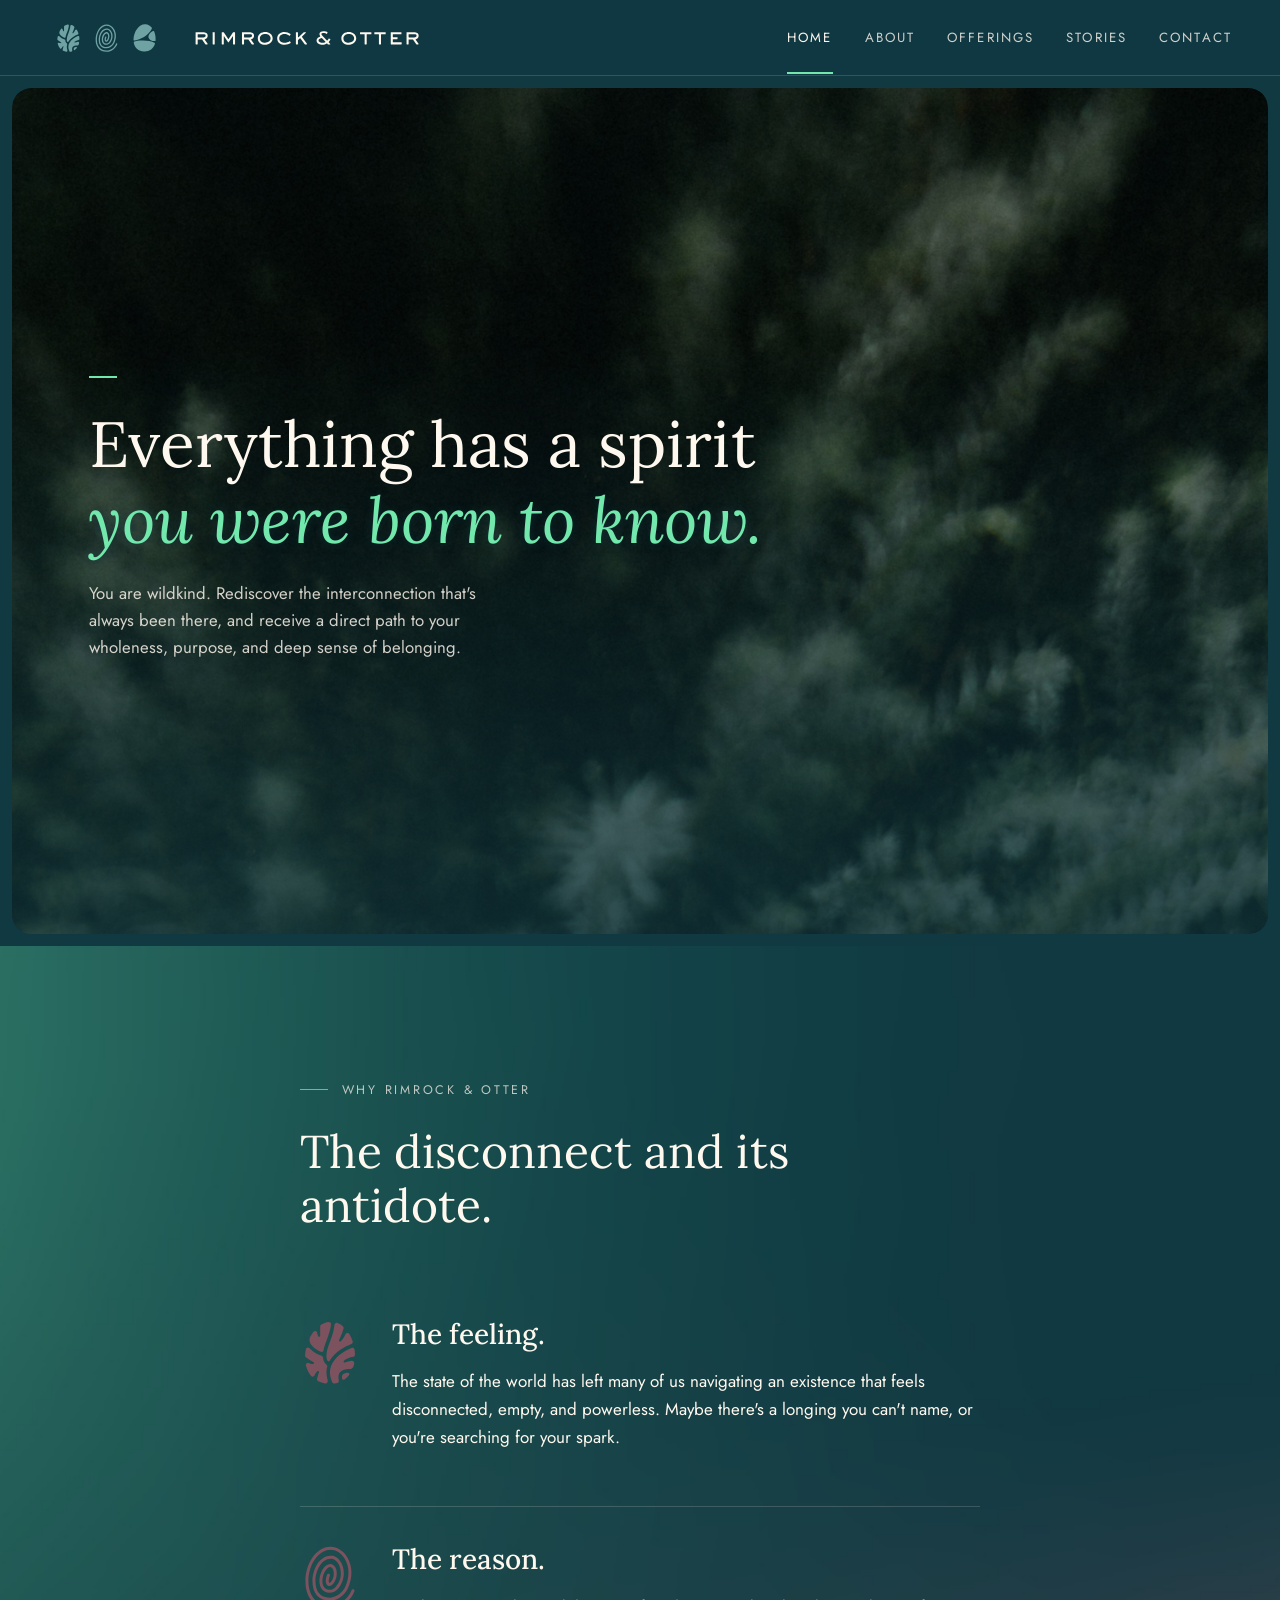
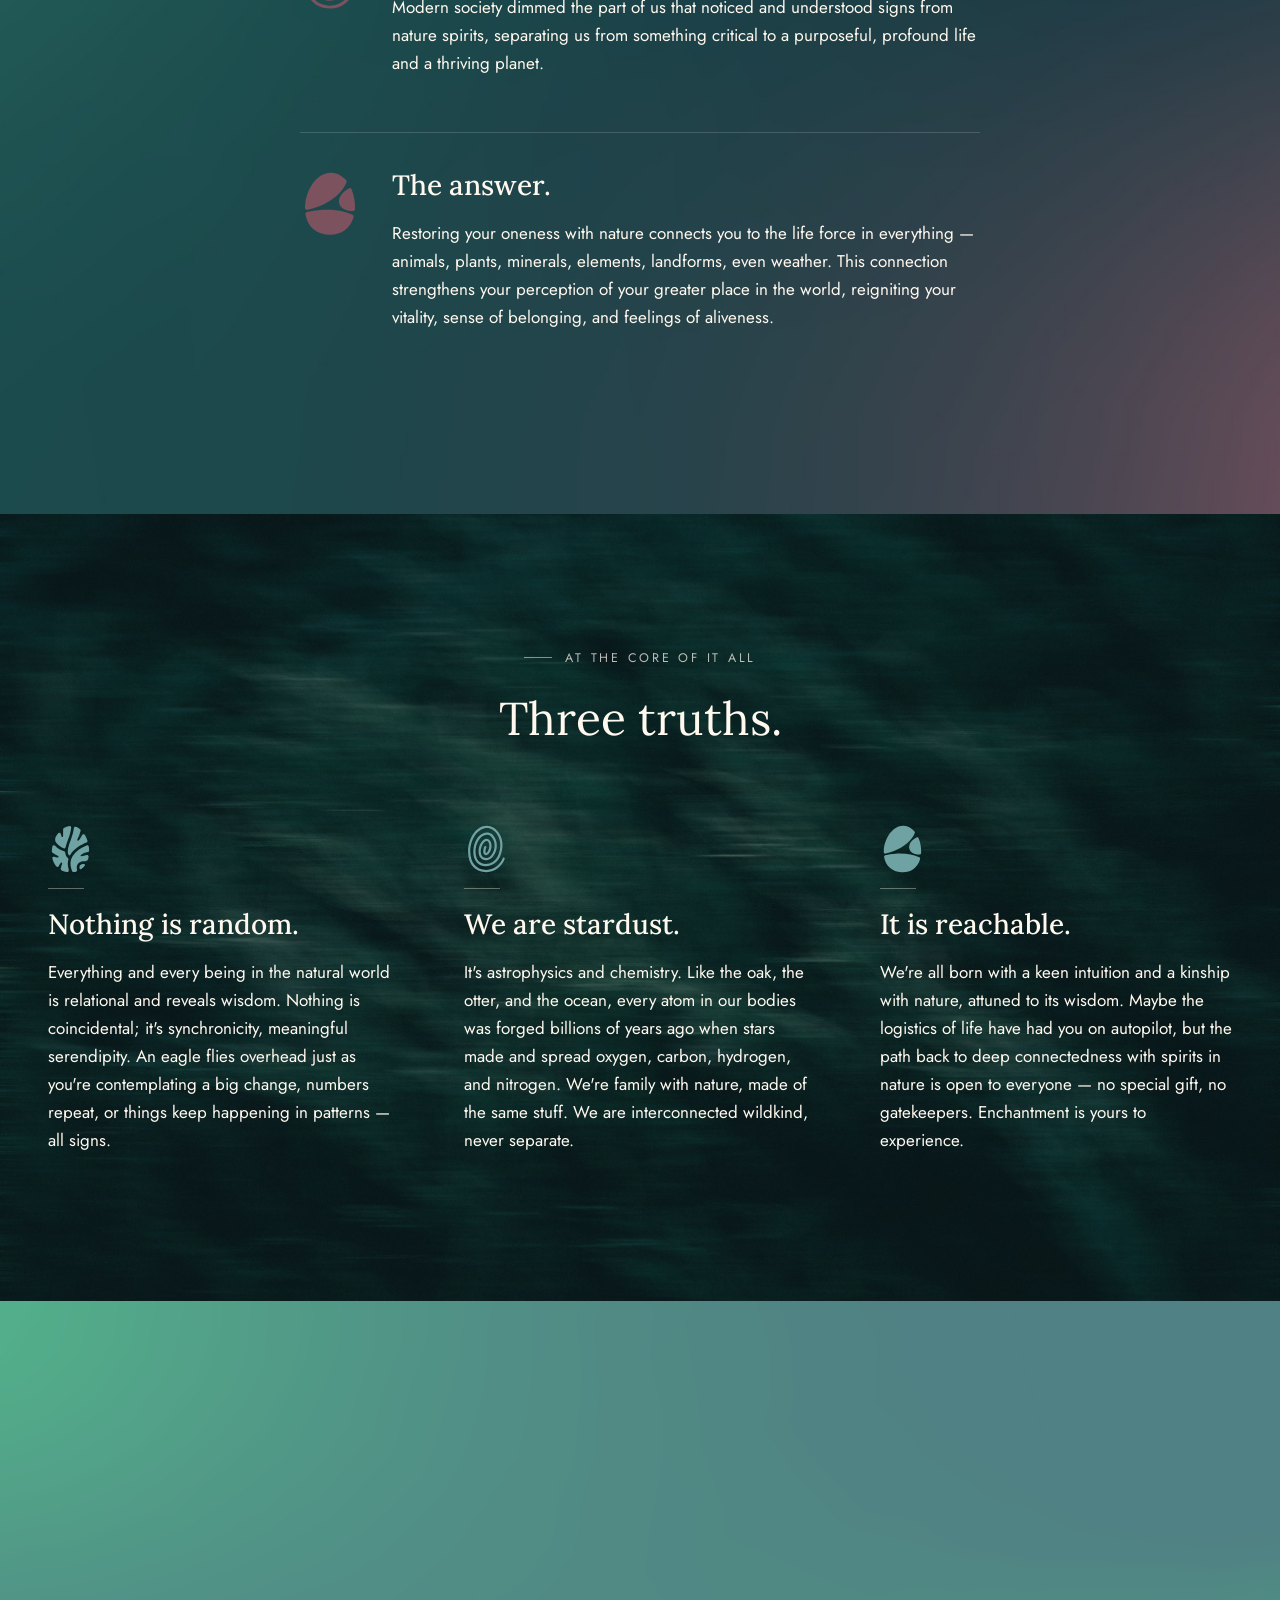
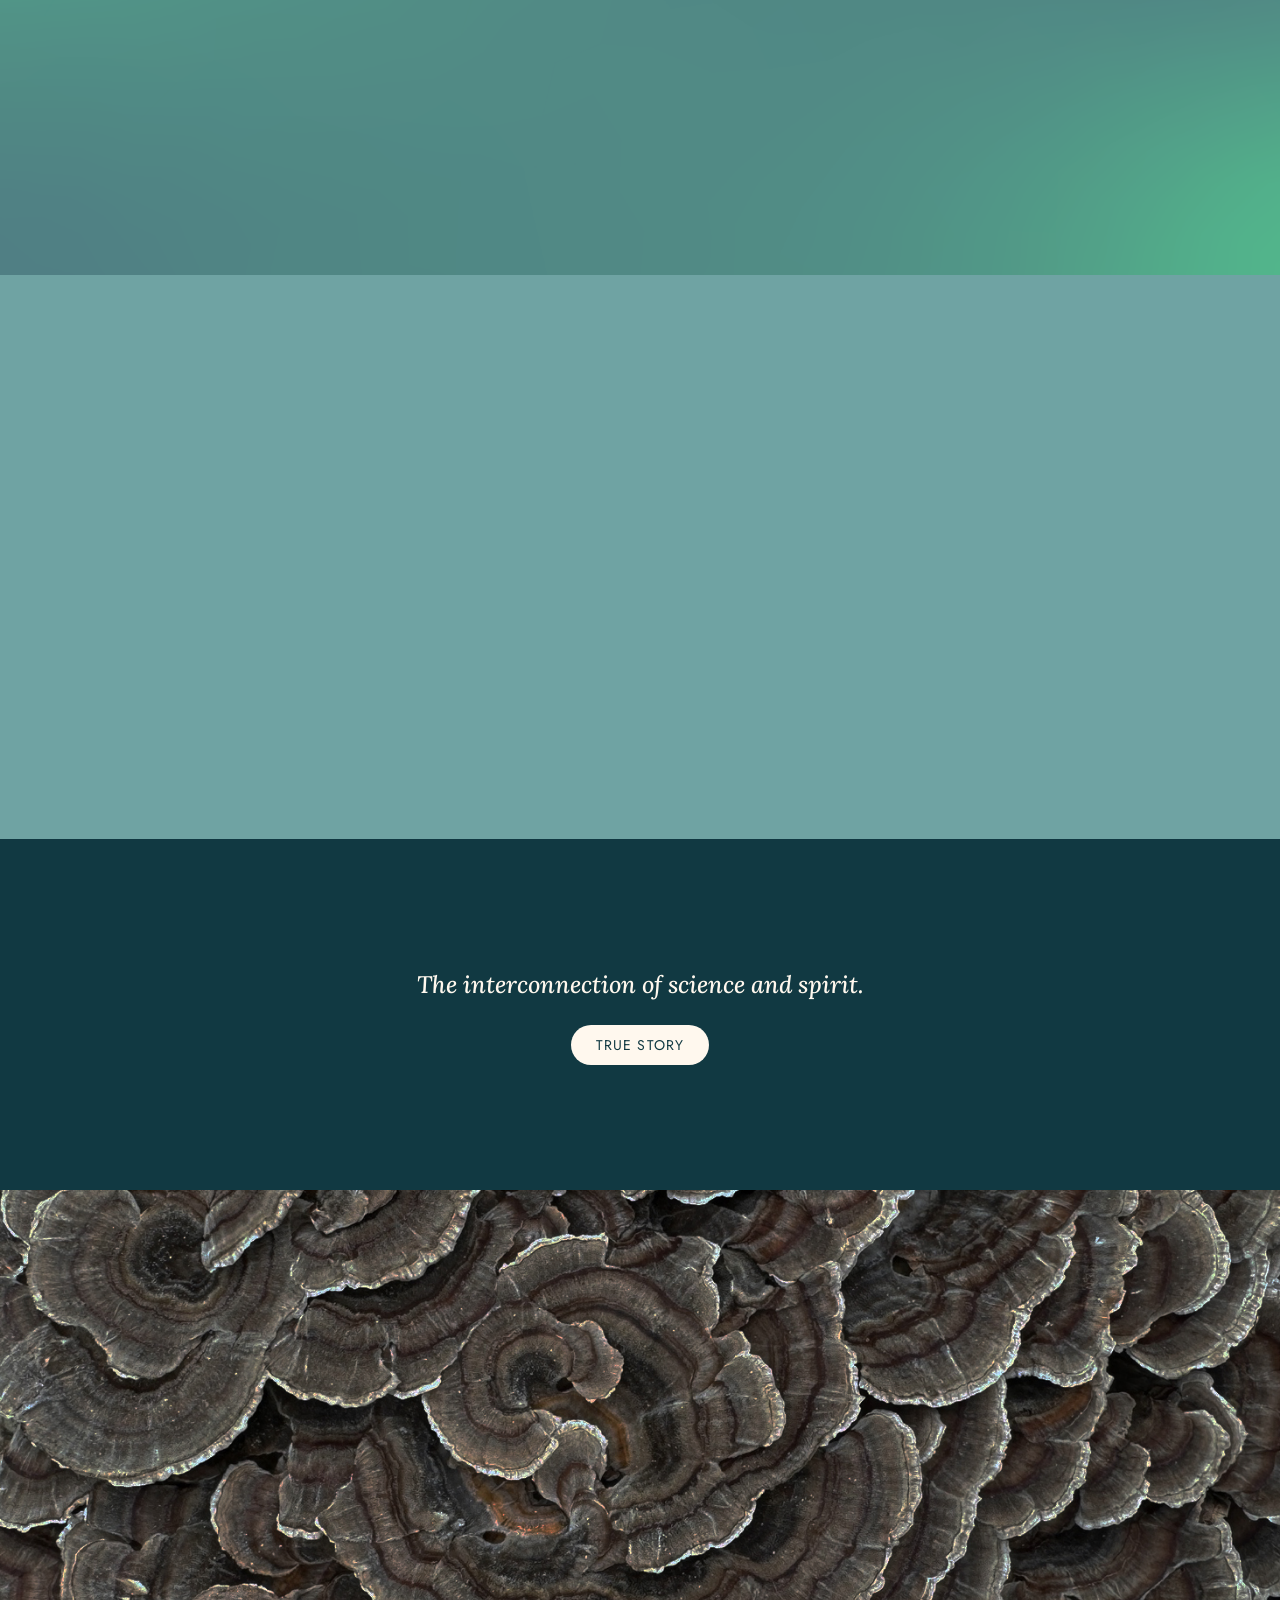
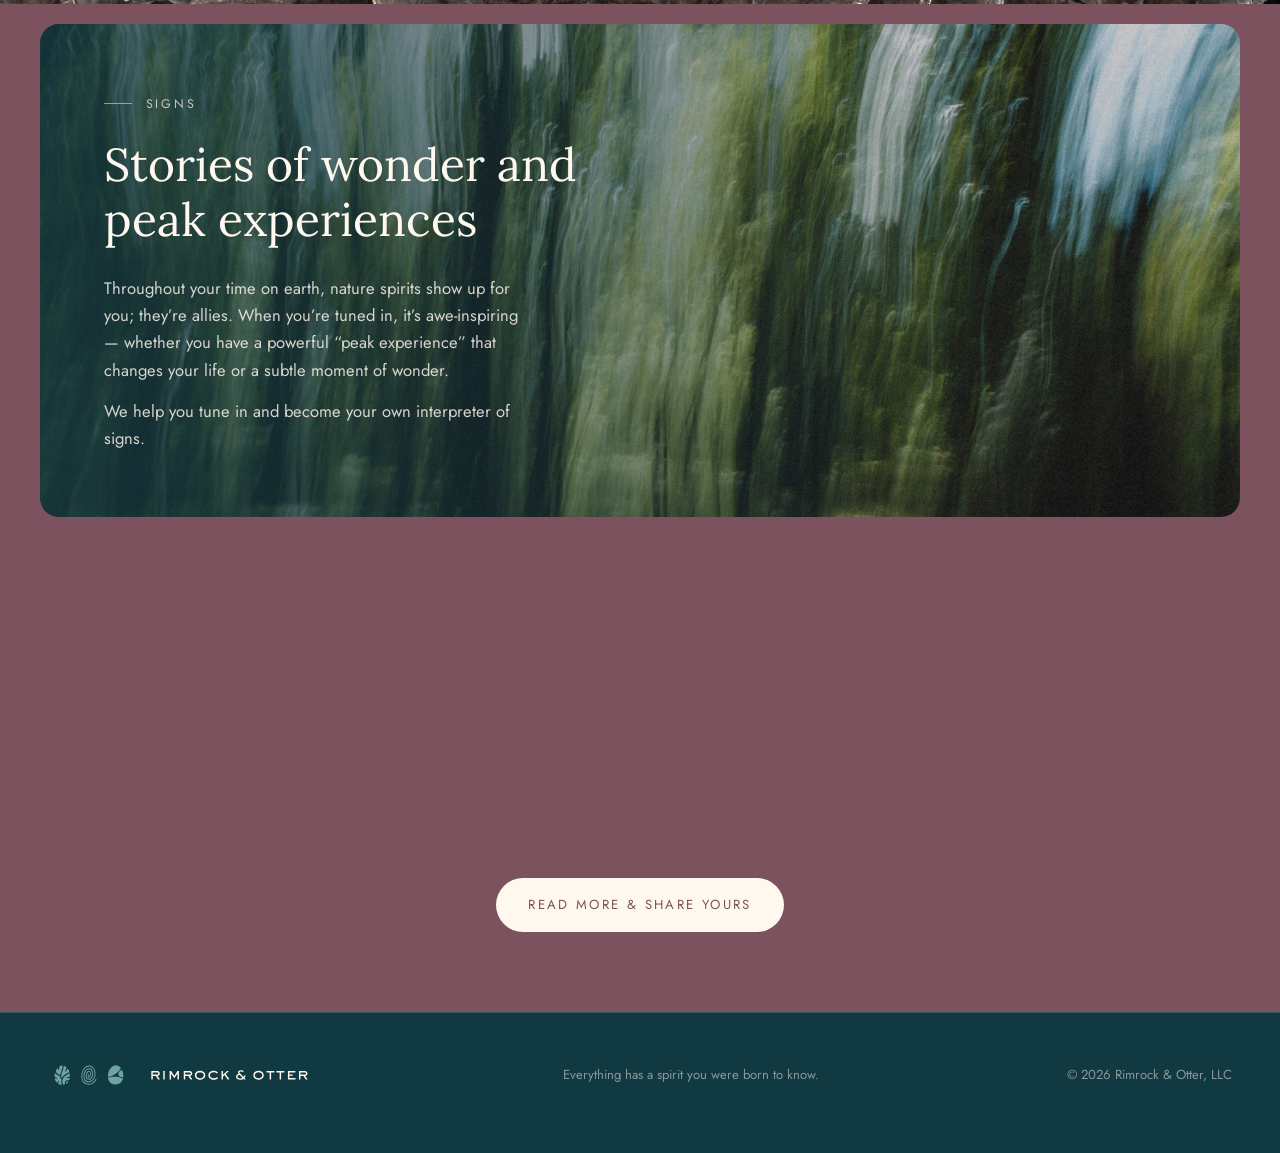
==== index.html @ 2a69670e "Formspree and email" ====
<!doctype html>
<html lang="en">
<head>
  <meta charset="utf-8" />
  <meta name="viewport" content="width=device-width, initial-scale=1" />
  <title>Rimrock & Otter — Everything has a spirit you were born to know.</title>
  <meta name="description" content="Rimrock & Otter teaches animism and nature-spirit guidance, helping you recognize the signs and life force already around you." />
  <link rel="preconnect" href="https://fonts.googleapis.com">
  <link rel="preconnect" href="https://fonts.gstatic.com" crossorigin>
  <link href="https://fonts.googleapis.com/css2?family=Jost:wght@300;400;500;600&family=Lora:ital,wght@0,400;0,500;0,600;1,400;1,500&display=swap" rel="stylesheet">
  <link rel="stylesheet" href="assets/css/style.css?v=38">
</head>
<body>

  <!-- ====== Header ====== -->
  <header class="site-header">
    <div class="wrap site-header__inner">
      <a href="index.html" class="brand"><svg class="brand__logo" viewBox="0 0 1500 158.18" xmlns="http://www.w3.org/2000/svg" aria-hidden="true" focusable="false">
  <g fill="#fff8ee">
    <path d="M620.81,103.86l-13.08-18.49c-.25-.36-.66-.57-1.1-.57h-14.71c-.74,0-1.34.6-1.34,1.34v16.93c0,.74-.6,1.34-1.34,1.34h-5.55c-.74,0-1.34-.6-1.34-1.34v-45.25c0-.74.6-1.34,1.34-1.34h28.27c9.72,0,18.23,3.06,18.23,14.16,0,7.45-4.18,12.11-10.91,13.63-.91.21-1.28,1.31-.74,2.07l11.26,15.96c.63.89,0,2.12-1.1,2.12h-6.8c-.44,0-.85-.21-1.1-.57ZM612.33,64.62h-20.41c-.74,0-1.34.6-1.34,1.34v9.35c0,.74.6,1.34,1.34,1.34h20.87c4.53,0,9.25-.93,9.25-6.39,0-4.07-1.94-5.65-9.72-5.65Z"/>
    <path d="M649.81,103.08v-45.25c0-.74.6-1.34,1.34-1.34h5.46c.74,0,1.34.6,1.34,1.34v45.25c0,.74-.6,1.34-1.34,1.34h-5.46c-.74,0-1.34-.6-1.34-1.34Z"/>
    <path d="M730.23,103.08v-29.64c0-.82-1.06-1.14-1.51-.46l-15.51,23.04c-.53.79-1.69.79-2.23,0l-15.61-23.05c-.46-.67-1.51-.35-1.51.46v29.65c0,.74-.6,1.34-1.34,1.34h-5.46c-.74,0-1.34-.6-1.34-1.34v-45.25c0-.74.6-1.34,1.34-1.34h6.08c.45,0,.87.23,1.12.6l17.16,25.96c.32.48,1.03.48,1.35,0l17.16-25.96c.25-.38.67-.6,1.12-.6h5.99c.74,0,1.34.6,1.34,1.34v45.25c0,.74-.6,1.34-1.34,1.34h-5.46c-.74,0-1.34-.6-1.34-1.34Z"/>
    <path d="M804.15,103.86l-13.08-18.49c-.25-.36-.66-.57-1.1-.57h-14.71c-.74,0-1.34.6-1.34,1.34v16.93c0,.74-.6,1.34-1.34,1.34h-5.55c-.74,0-1.34-.6-1.34-1.34v-45.25c0-.74.6-1.34,1.34-1.34h28.27c9.72,0,18.23,3.06,18.23,14.16,0,7.45-4.18,12.11-10.91,13.63-.91.21-1.28,1.31-.74,2.07l11.26,15.96c.63.89,0,2.12-1.1,2.12h-6.8c-.44,0-.85-.21-1.1-.57ZM795.66,64.62h-20.41c-.74,0-1.34.6-1.34,1.34v9.35c0,.74.6,1.34,1.34,1.34h20.87c4.53,0,9.25-.93,9.25-6.39,0-4.07-1.94-5.65-9.72-5.65Z"/>
    <path d="M857.21,106.09c-14.9,0-28.88-9.25-28.88-25.26v-1.3c0-16.2,14.99-24.43,29.62-24.43s29.16,8.98,29.16,25.26-14.72,25.73-29.89,25.73ZM857.85,63.42c-10.46,0-21.29,5.56-21.29,17.31s10.37,17.03,20.73,17.03,21.56-5.55,21.56-17.31-10.55-17.03-21.01-17.03Z"/>
    <path d="M934.85,106.09c-15.36,0-29.89-8.51-29.89-25.36s13.51-25.64,28.69-25.64c8.92,0,16.83,2.95,23.89,8.21.57.42.71,1.23.33,1.83l-2.93,4.62c-.41.64-1.27.8-1.9.38-6.16-4.17-11.46-6.8-19.3-6.8-10.37,0-20.64,6.01-20.64,17.4s11.01,17.12,21.56,17.12c7.35,0,13.49-2.02,19.55-5.91.68-.44,1.59-.21,1.94.52l2.44,5.06c.29.61.09,1.37-.48,1.74-7.18,4.71-14.5,6.83-23.26,6.83Z"/>
    <path d="M1013.85,103.87l-16.87-23.24c-.47-.64-1.39-.74-1.98-.22l-7.42,6.58c-.29.26-.45.62-.45,1.01v15.08c0,.74-.6,1.34-1.34,1.34h-5.46c-.74,0-1.34-.6-1.34-1.34v-45.25c0-.74.6-1.34,1.34-1.34h5.46c.74,0,1.34.6,1.34,1.34v16.9c0,1.17,1.39,1.78,2.25.99l20.78-18.89c.25-.22.57-.35.9-.35h6.57c1.21,0,1.81,1.48.93,2.32l-15.22,14.46c-.49.46-.56,1.21-.17,1.76l19.54,27.28c.64.89,0,2.13-1.09,2.13h-6.69c-.43,0-.84-.21-1.09-.55Z"/>
    <path d="M1187.61,106.09c-14.9,0-28.87-9.25-28.87-25.26v-1.3c0-16.2,14.99-24.43,29.62-24.43s29.15,8.98,29.15,25.26-14.72,25.73-29.9,25.73ZM1188.26,63.42c-10.46,0-21.29,5.56-21.29,17.31s10.37,17.03,20.73,17.03,21.56-5.56,21.56-17.31-10.55-17.03-21.01-17.03Z"/>
    <path d="M1258.96,65.97v37.11c0,.74-.6,1.34-1.34,1.34h-5.55c-.74,0-1.34-.6-1.34-1.34v-37.11c0-.74-.6-1.34-1.34-1.34h-15.45c-.74,0-1.34-.6-1.34-1.34v-5.45c0-.74.6-1.34,1.34-1.34h42.2c.74,0,1.34.6,1.34,1.34v5.45c0,.74-.6,1.34-1.34,1.34h-15.82c-.74,0-1.34.6-1.34,1.34Z"/>
    <path d="M1315.51,65.97v37.11c0,.74-.6,1.34-1.34,1.34h-5.55c-.74,0-1.34-.6-1.34-1.34v-37.11c0-.74-.6-1.34-1.34-1.34h-15.45c-.74,0-1.34-.6-1.34-1.34v-5.45c0-.74.6-1.34,1.34-1.34h42.2c.74,0,1.34.6,1.34,1.34v5.45c0,.74-.6,1.34-1.34,1.34h-15.82c-.74,0-1.34.6-1.34,1.34Z"/>
    <path d="M1354.1,103.08v-45.25c0-.74.6-1.34,1.34-1.34h39.52c.74,0,1.34.6,1.34,1.34v5.45c0,.74-.6,1.34-1.34,1.34h-31.37c-.74,0-1.34.6-1.34,1.34v8.33c0,.74.6,1.34,1.34,1.34h16.01c.74,0,1.34.6,1.34,1.34v5.46c0,.74-.6,1.34-1.34,1.34h-16.01c-.74,0-1.34.6-1.34,1.34v9.8c0,.74.6,1.34,1.34,1.34h32.3c.74,0,1.34.6,1.34,1.34v5.46c0,.74-.6,1.34-1.34,1.34h-40.44c-.74,0-1.34-.6-1.34-1.34Z"/>
    <path d="M1454.95,103.86l-13.08-18.49c-.25-.36-.66-.57-1.1-.57h-14.71c-.74,0-1.34.6-1.34,1.34v16.93c0,.74-.6,1.34-1.34,1.34h-5.55c-.74,0-1.34-.6-1.34-1.34v-45.25c0-.74.6-1.34,1.34-1.34h28.27c9.72,0,18.23,3.06,18.23,14.16,0,7.45-4.18,12.11-10.91,13.63-.91.21-1.28,1.31-.74,2.07l11.26,15.96c.63.89,0,2.12-1.1,2.12h-6.8c-.44,0-.85-.21-1.1-.57ZM1446.46,64.62h-20.41c-.74,0-1.34.6-1.34,1.34v9.35c0,.74.6,1.34,1.34,1.34h20.87c4.53,0,9.25-.93,9.25-6.39,0-4.07-1.94-5.65-9.72-5.65Z"/>
    <path d="M1108.85,96.24c-.48-.51-.5-1.29-.03-1.8,2.28-2.49,5.6-7.11,6.74-9.27.4-.78-.22-1.22-.22-1.22h0l-5.04-3.29c-.7-.36-1.13.41-1.13.41h0c-1.01,1.74-3.83,5.4-5.65,7.48-.52.59-1.42.59-1.97.02l-19.46-20.26c-1.55-1.54-2.27-3.01-2.27-4.63,0-3.03,4.32-4.11,8.37-4.11,4.88,0,9.94,1.94,12.2,3.41h0s.64.52,1-.2l2.9-5.88h0s.3-.53-.19-.9c-3.21-2.27-9.68-3.79-16.23-3.79-10.04,0-15.8,4.15-15.8,11.38,0,2.94,1.31,5.91,2.88,8.21.5.74.13,1.73-.72,2.01-6.7,2.23-13.62,6.6-13.62,15.11,0,12.5,13.62,17.04,22.77,17.04,7.86,0,11.6-1.26,17.65-4.94.54-.33,1.26-.26,1.69.2l3.07,3.24c.25.27.61.42.98.42h7.11c1.18,0,1.79-1.41.98-2.27l-6-6.38ZM1095.03,95.42c-3.23,1.95-6.77,2.8-11.42,2.8-4.98,0-15.26-2.27-15.26-9.3,0-3.79,4.21-6.95,12.53-9.4.48-.14,1.04,0,1.39.36l13,13.46c.59.61.49,1.63-.23,2.07Z"/>
  </g>
  <g fill="#6fa3a3">
    <g>
      <g>
        <path d="M101.73,33.53c-2.96-2.41-6.13-4.3-9.44-5.59-1.11-.44-2.34-.32-3.37.31-1.02.63-1.67,1.68-1.78,2.87-.74,8.15-3.47,18.19-8.1,29.84-8.16,20.5-6.08,29.24-4.11,32.63l.11.19c.4.65,1.09,1.03,1.85,1.03h0c.77,0,1.47-.4,1.87-1.06,9.16-15.27,25.64-24.17,37.86-28.94,1.89-.74,2.86-2.83,2.22-4.77-1.54-4.63-3.49-8.97-5.79-12.9-.75-1.28-2.06-1.98-3.54-1.89-1.48.1-2.71.98-3.29,2.36-1.9,4.52-4.81,8.93-8.18,12.4-.68.7-1.58.63-2.17.24-.6-.39-1.05-1.2-.68-2.12.7-1.75,1.45-3.5,2.17-5.2,1.23-2.88,2.5-5.86,3.55-8.87.9-2.47,1.57-4.55,2.12-6.53.4-1.44-.11-3.01-1.3-3.98Z"/>
        <path d="M121.6,98.54c.26-1.3-.16-2.62-1.11-3.53-.94-.9-2.25-1.26-3.51-.95-4.05.98-8.35,2.03-11.85,2.88-.94.22-1.67-.3-1.98-.94-.3-.62-.27-1.52.48-2.12,4.25-3.35,9.8-5.7,16.05-6.8,1.88-.33,3.21-1.92,3.17-3.79-.06-2.94-.29-5.93-.69-8.86-.16-1.17-.84-2.19-1.87-2.78-.59-.34-1.24-.51-1.9-.51-.5,0-.99.1-1.47.3-10.66,4.44-25.01,12.47-32.81,25.46-5.56,9.27-6.38,19.54-2.43,30.55.49,1.36,1.05,2.73,1.68,4.09.7,1.51,2.33,2.39,3.97,2.12,1.57-.25,3.13-.58,4.62-.99,1.93-.52,3.11-2.48,2.68-4.46-1.3-5.92-.6-10.65,2.08-14.06,3.95-5.04,11.2-5.85,16.59-5.64,3.3.15,6.21-1.98,7.12-5.12.45-1.57.85-3.21,1.18-4.86Z"/>
        <path d="M101.91,127.09c.87.38,1.85.28,2.62-.27,3.07-2.18,5.82-4.82,8.17-7.85.62-.81.72-1.88.24-2.8-.48-.93-1.42-1.47-2.44-1.43-2.98.13-6.93.8-8.88,3.28-1.25,1.6-1.68,3.96-1.26,7.03.12.91.7,1.67,1.55,2.04Z"/>
        <path d="M60.74,52.07c-.81.18-1.6-.2-1.94-.95-.69-1.51-1.28-3.17-1.73-4.92-.09-.4-.18-.79-.26-1.19-.3-1.47-1.41-2.58-2.88-2.91-.29-.06-.57-.1-.86-.1-1.18,0-2.28.54-3.01,1.52-1.78,2.39-3.45,4.99-4.95,7.74-2.5,4.55-2.13,10.17.93,14.32,5.31,7.18,12.33,10.92,17.28,12.78.96.37,2.04.29,2.93-.21.88-.49,1.49-1.33,1.68-2.3,1.02-5.1,2.8-10.88,5.32-17.2,4.52-11.35,7.13-20.94,7.76-28.49.1-1.16-.33-2.27-1.17-3.07-.85-.81-2.01-1.18-3.19-1.02-4.35.6-8.61,2.12-12.66,4.53-1.11.66-1.81,1.9-1.83,3.22l-.04,2.89c-.04,2.92-.08,5.94-.06,8.84,0,1.25.01,2.49.03,3.75v1.06c.03.98-.67,1.57-1.36,1.73Z"/>
      </g>
      <path d="M58.7,129.78c3.65,1.76,7.68,3.01,11.97,3.74.6.1,1.18.1,1.7,0,1.01-.19,1.78-.67,2.27-1.44.78-1.19.89-3.02.33-5.46-2.36-8.04-2.5-15.84-.43-23.16.24-.83-.09-1.72-.81-2.21-1.63-1.11-3-2.57-4.06-4.32-1.44-2.38-2.33-5.31-2.65-8.7-.13-1.4-1.09-2.57-2.45-2.99-5.82-1.78-14.2-5.49-21.05-13.04-.98-1.08-2.46-1.51-3.87-1.11-1.41.4-2.42,1.49-2.7,2.93-.66,3.45-1.09,6.93-1.28,10.34-.09,1.58.61,3.06,1.86,3.99,4.26,3.17,8.51,5.81,13.01,8.09.76.44,1.08,1.22.86,2.01-.22.78-.93,1.28-1.71,1.28-1.55-.02-3.1-.22-4.6-.59-1.19-.28-2.38-.65-3.54-1.12-1.18-.47-2.46-.27-3.42.56-.95.81-1.35,2.03-1.06,3.25,1.71,7.3,4.86,13.59,9.36,18.69.78.88,1.94,1.3,3.11,1.12,1.16-.18,2.13-.92,2.6-1.98,1.21-2.74,2.86-5.31,4.77-7.44.38-.42.84-.59,1.29-.59.32,0,.62.09.88.23.61.34,1.09,1.1.81,2.03-.22.74-.45,1.47-.68,2.2-.66,2.1-1.34,4.27-1.86,6.46-.26,1-.5,1.99-.7,2.95-.37,1.75.48,3.51,2.07,4.27Z"/>
    </g>
    <path d="M229.82,133.85c-26.44,0-42.87-18.24-42.87-47.59s17.66-60.37,43.94-60.37c10.99,0,21.73,6.62,28.75,17.7,9.81,15.51,10.24,36.22,1.15,55.4-6.78,13.13-18.82,20.92-32.24,20.92-18.42,0-29.41-12.78-29.41-34.19s12.76-44.29,31.75-44.29c.93,0,1.87.06,2.79.17,7.38.9,13.96,6.92,17.59,16.11,4.21,10.64,4.67,26.84-6.61,40.42-.02.03-.04.05-.06.08-4.36,5.32-9.66,7.91-16.22,7.91h-.14c-10.12-.05-16.91-8.47-16.91-20.94,0-13.34,8.48-29.45,19-29.45,3.45,0,6.64,2.19,8.75,6.02,3.33,6.02,4.2,16.81-1.75,26.25-.61.96-1.35,1.91-2.21,2.82-2.43,2.57-4.7,3.7-6.94,3.44-1.25-.14-3.04-.8-4.45-3.17-3.13-5.25.25-14.67.95-16.51.52-1.34,2.01-2,3.35-1.49,1.34.51,2,2.02,1.49,3.35-1.38,3.59-2.71,9.69-1.34,11.99.29.49.51.65.57.67,0,0,.82.02,2.59-1.85.62-.66,1.16-1.34,1.58-2.02,4.61-7.32,4.29-16.1,1.6-20.98-1.17-2.12-2.7-3.34-4.21-3.34-6.58,0-13.81,12.7-13.81,24.26,0,9.53,4.61,15.71,11.75,15.75h.12c5,0,8.74-1.83,12.12-5.92.03-.04.06-.07.09-.11,9.91-11.86,9.52-26,5.85-35.28-2.88-7.28-8.01-12.21-13.39-12.87-.71-.09-1.44-.13-2.16-.13-15.65,0-26.56,20.61-26.56,39.1s8.83,28.99,24.22,28.99c11.44,0,21.75-6.74,27.59-18.03,8.29-17.49,7.97-36.33-.88-50.32-6.05-9.57-15.16-15.28-24.36-15.28-18.72,0-38.75,22.17-38.75,55.18,0,26.15,14.44,42.4,37.68,42.4,18.88,0,32.62-13.63,37.85-27.13.52-1.34,2.03-2,3.36-1.48,1.34.52,2,2.02,1.48,3.36-5.87,15.15-21.35,30.44-42.69,30.44Z"/>
    <g>
      <path d="M417.95,52.74c-.59-1.37-2.18-2.01-3.54-1.4-11.96,5.37-21.13,17.08-17.53,27.66,3.04,8.94,13.79,12.94,24.74,12.14,1.31-.1,2.35-1.14,2.43-2.46l.05-.97c.66-12.03-1.58-24.39-6.15-34.97Z"/>
      <path d="M419.73,97.92c-13.37-6.59-33.43-10.01-55.57-8.49-8.37.58-16.35,1.81-23.7,3.58-1.91.46-3.15,2.31-2.82,4.24,3.7,21.41,19.03,34.32,40.23,35.49,21.06,1.16,37.63-9.83,43.76-30.43.52-1.73-.28-3.6-1.9-4.4Z"/>
      <path d="M341.24,89.32c5.92-1.2,11.97-2.94,18.03-5.24,25.04-9.52,43.65-26.12,50.09-42.57.52-1.32.26-2.8-.66-3.87-6.59-7.68-15.03-12.72-24.83-13.26-25.59-1.41-45.32,28.59-46.97,58.52-.05.92-.08,1.83-.1,2.73-.04,2.36,2.13,4.17,4.44,3.7Z"/>
    </g>
  </g>
</svg></a>
      <button class="nav-toggle" aria-label="Open menu" onclick="document.querySelector('.nav').classList.toggle('is-open')">
        <span></span><span></span><span></span>
      </button>
      <nav class="nav">
        <a href="index.html" class="is-active">Home</a>
        <a href="about.html">About</a>
        <a href="whats-coming.html">Offerings</a>
        <a href="stories.html">Stories</a>
        <a href="contact.html">Contact</a>
      </nav>
    </div>
  </header>

  <!-- ====== Hero ====== -->
  <section class="hero">
    <figure class="hero__media">
      <img src="assets/images/forest_v2.jpg" alt="Blurred conifer forest floor, dark and luminous." />
    </figure>
    <div class="hero__inner">
      <div class="hero__copy">
        <p class="hero__sub"></p>
        <h1 class="hero__tag">Everything has a spirit <em>you were born to know.</em></h1>
        <p class="hero__line">You are wildkind. Rediscover the interconnection that's always been there, and receive a direct path to your wholeness, purpose, and deep sense of belonging.</p>
      </div>
    </div>
  </section>

  <!-- ====== Why Rimrock & Otter ====== -->
  <section class="section section--moss">
    <div class="wrap">
      <div class="narrow reveal" style="margin-bottom: clamp(2rem, 4vw, 3rem);">
        <p class="eyebrow">Why Rimrock & Otter</p>
        <h2>The disconnect and its antidote.</h2>
      </div>
      <div class="narrow">
        <div class="reveal" style="display: flex; align-items: flex-start; gap: clamp(1.25rem, 3vw, 2rem); padding: clamp(1.5rem, 3vw, 2.25rem) 0; border-bottom: 1px solid rgba(255,248,238,0.16);">
          <div style="flex: 0 0 auto; width: clamp(44px, 5vw, 60px);">
            <svg style="width: 100%; height: auto; color: var(--plum);" viewBox="0 0 587.92 680.5" xmlns="http://www.w3.org/2000/svg" aria-hidden="true" focusable="false" fill="currentColor" style="color: var(--plum);">
            <path d="M419.93,80.38c-16.59-13.54-34.4-24.09-52.92-31.37-6.25-2.44-13.13-1.82-18.89,1.74-5.74,3.54-9.38,9.4-9.99,16.08-4.15,45.68-19.44,101.97-45.44,167.31-45.74,114.93-34.09,163.96-23.07,182.96l.62,1.04c2.22,3.63,6.09,5.79,10.36,5.79h.05c4.34-.02,8.26-2.25,10.49-5.96,51.36-85.64,143.79-135.51,212.3-162.3,10.59-4.14,16.05-15.89,12.43-26.74-8.65-25.95-19.58-50.28-32.46-72.33-4.19-7.17-11.56-11.09-19.83-10.61-8.29.55-15.19,5.49-18.44,13.22-10.68,25.37-26.97,50.06-45.88,69.53-3.81,3.93-8.88,3.52-12.19,1.35-3.38-2.19-5.87-6.73-3.8-11.9,3.91-9.81,8.1-19.64,12.16-29.16,6.88-16.15,14-32.83,19.89-49.74,5.03-13.87,8.81-25.49,11.9-36.61,2.26-8.1-.6-16.86-7.29-22.31Z"/>
            <path d="M531.37,444.93c1.44-7.28-.88-14.68-6.21-19.78-5.25-5.04-12.61-7.04-19.69-5.31-22.72,5.49-46.8,11.36-66.45,16.15-5.3,1.26-9.38-1.71-11.11-5.24-1.71-3.5-1.54-8.53,2.68-11.86,23.83-18.79,54.96-31.98,90-38.15,10.52-1.84,18-10.79,17.77-21.26-.35-16.51-1.65-33.22-3.85-49.69-.88-6.58-4.7-12.25-10.47-15.57-3.31-1.9-6.97-2.86-10.64-2.86-2.78,0-5.58.55-8.24,1.66-59.8,24.91-140.25,69.9-183.95,142.76-31.16,51.96-35.75,109.59-13.63,171.3,2.73,7.61,5.9,15.32,9.44,22.92,3.94,8.47,13.06,13.39,22.24,11.91,8.82-1.4,17.54-3.25,25.91-5.53,10.85-2.93,17.44-13.91,15-24.99-7.29-33.17-3.36-59.69,11.66-78.84,22.15-28.24,62.81-32.8,93.03-31.65,18.52.84,34.82-11.11,39.91-28.71,2.54-8.8,4.76-17.97,6.59-27.26Z"/>
            <path d="M420.93,604.98c4.87,2.11,10.36,1.55,14.67-1.51,17.2-12.2,32.62-27.02,45.82-44.04,3.5-4.52,4.03-10.53,1.36-15.69-2.68-5.19-7.97-8.26-13.66-8.01-16.69.7-38.88,4.46-49.81,18.42-7.02,8.97-9.4,22.23-7.07,39.4.69,5.09,3.94,9.36,8.69,11.43Z"/>
            <path d="M190.08,184.37c-4.56,1.02-8.94-1.12-10.89-5.34-3.89-8.49-7.16-17.77-9.72-27.6-.53-2.24-1.01-4.44-1.46-6.66-1.69-8.23-7.88-14.49-16.16-16.34-1.61-.36-3.22-.54-4.8-.54-6.61,0-12.8,3.04-16.87,8.51-9.98,13.38-19.33,27.96-27.78,43.38-14.02,25.54-11.97,57.05,5.22,80.27,29.8,40.27,69.15,61.21,96.9,71.68,5.41,2.06,11.42,1.62,16.44-1.18,4.91-2.72,8.35-7.43,9.45-12.92,5.69-28.58,15.73-61.02,29.81-96.42,25.33-63.65,39.96-117.41,43.49-159.76.54-6.48-1.85-12.74-6.54-17.2-4.78-4.53-11.27-6.64-17.87-5.71-24.38,3.34-48.27,11.88-71,25.39-6.24,3.71-10.17,10.63-10.25,18.07l-.2,16.18c-.21,16.37-.43,33.29-.31,49.54-.02,7,.07,13.95.17,21l.08,5.95c.07,5.48-3.82,8.81-7.7,9.69Z"/>
            <path d="M178.65,620.1c20.45,9.84,43.04,16.9,67.14,20.99,3.39.57,6.59.59,9.51.05,5.67-1.07,9.96-3.78,12.76-8.05,4.35-6.66,4.97-16.95,1.83-30.61-13.22-45.11-14.04-88.8-2.42-129.88,1.32-4.67-.5-9.65-4.53-12.4-9.16-6.24-16.81-14.39-22.75-24.22-8.07-13.36-13.06-29.77-14.83-48.76-.73-7.84-6.11-14.41-13.72-16.74-32.64-9.99-79.61-30.79-118.02-73.14-5.5-6.06-13.82-8.44-21.71-6.24-7.93,2.22-13.58,8.36-15.13,16.42-3.71,19.33-6.13,38.83-7.19,57.99-.48,8.85,3.42,17.15,10.42,22.36,23.89,17.75,47.74,32.59,72.93,45.37,4.28,2.49,6.04,6.85,4.8,11.28-1.21,4.37-5.23,7.16-9.6,7.2-8.72-.12-17.4-1.24-25.79-3.32-6.65-1.55-13.34-3.67-19.84-6.3-6.61-2.65-13.79-1.49-19.18,3.15-5.33,4.57-7.55,11.38-5.95,18.21,9.6,40.94,27.25,76.19,52.46,104.79,4.37,4.95,10.9,7.3,17.46,6.28,6.49-1,11.93-5.15,14.55-11.1,6.77-15.36,16.02-29.79,26.75-41.75,2.12-2.36,4.73-3.32,7.21-3.32,1.78,0,3.5.49,4.93,1.3,3.4,1.91,6.12,6.18,4.54,11.39-1.26,4.13-2.55,8.23-3.84,12.34-3.69,11.78-7.51,23.95-10.43,36.24-1.46,5.59-2.79,11.14-3.94,16.55-2.1,9.81,2.67,19.66,11.59,23.95Z"/>
          </svg>
          </div>
          <div style="flex: 1 1 auto;">
            <h3>The feeling.</h3>
            <p>The state of the world has left many of us navigating an existence that feels disconnected, empty, and powerless. Maybe there's a longing you can't name, or you're searching for your spark.</p>
          </div>
        </div>

        <div class="reveal" style="display: flex; align-items: flex-start; gap: clamp(1.25rem, 3vw, 2rem); padding: clamp(1.5rem, 3vw, 2.25rem) 0; border-bottom: 1px solid rgba(255,248,238,0.16);">
          <div style="flex: 0 0 auto; width: clamp(44px, 5vw, 60px);">
            <svg style="width: 100%; height: auto; color: var(--plum);" viewBox="0 0 587.92 680.5" xmlns="http://www.w3.org/2000/svg" aria-hidden="true" focusable="false" fill="currentColor" style="color: var(--plum);">
            <path d="M293.96,642.93c-148.27,0-240.38-102.25-240.38-266.87S152.59,37.57,299.98,37.57c61.61,0,121.87,37.1,161.19,99.23,55.01,86.95,57.42,203.08,6.45,310.64-38.02,73.61-105.52,117.3-180.76,117.3-103.26,0-164.92-71.66-164.92-191.69s71.55-248.36,178.05-248.36c5.22,0,10.49.32,15.65.95,41.39,5.05,78.26,38.82,98.63,90.34,23.6,59.69,26.21,150.5-37.09,226.66-.11.14-.22.28-.33.43-24.42,29.85-54.18,44.37-90.93,44.37h-.77c-56.72-.31-94.83-47.48-94.83-117.4,0-74.79,47.53-165.12,106.56-165.12,19.34,0,37.22,12.3,49.07,33.74,18.65,33.77,23.53,94.24-9.81,147.21-3.4,5.41-7.56,10.72-12.37,15.8-13.62,14.38-26.36,20.75-38.91,19.31-7.02-.77-17.06-4.49-24.98-17.79-17.54-29.45,1.38-82.28,5.34-92.57,2.89-7.49,11.29-11.24,18.8-8.34,7.5,2.89,11.24,11.31,8.36,18.81-7.73,20.15-15.17,54.31-7.5,67.2,1.62,2.73,2.88,3.65,3.19,3.77.04-.02,4.6.13,14.55-10.39,3.49-3.7,6.48-7.5,8.88-11.31,25.85-41.07,24.07-90.27,8.95-117.63-6.57-11.89-15.16-18.7-23.59-18.7-36.92,0-77.45,71.18-77.45,136.02,0,53.42,25.86,88.07,65.88,88.29h.65c28.01,0,49.02-10.26,67.97-33.2.16-.21.32-.42.49-.62,55.56-66.49,53.38-145.79,32.8-197.83-16.14-40.82-44.91-68.46-75.08-72.14-3.99-.48-8.07-.73-12.13-.73-87.77,0-148.94,115.55-148.94,219.25s49.5,162.58,135.81,162.58c64.16,0,121.97-37.79,154.68-101.1,46.46-98.05,44.69-203.7-4.96-282.17-33.95-53.65-85.01-85.69-136.58-85.69-104.94,0-217.3,124.32-217.3,309.39,0,146.65,80.96,237.76,211.27,237.76,105.89,0,182.9-76.4,212.25-152.11,2.91-7.51,11.37-11.19,18.83-8.31,7.5,2.91,11.21,11.34,8.31,18.83-32.94,84.97-119.74,170.7-239.4,170.7Z"/>
          </svg>
          </div>
          <div style="flex: 1 1 auto;">
            <h3>The reason.</h3>
            <p>Modern society dimmed the part of us that noticed and understood signs from nature spirits, separating us from something critical to a purposeful, profound life and a thriving planet.</p>
          </div>
        </div>

        <div class="reveal" style="display: flex; align-items: flex-start; gap: clamp(1.25rem, 3vw, 2rem); padding: clamp(1.5rem, 3vw, 2.25rem) 0; ">
          <div style="flex: 0 0 auto; width: clamp(44px, 5vw, 60px);">
            <svg style="width: 100%; height: auto; color: var(--plum);" viewBox="0 0 587.92 680.5" xmlns="http://www.w3.org/2000/svg" aria-hidden="true" focusable="false" fill="currentColor" style="color: var(--plum);">
            <path d="M503.91,195.33c-3.32-7.67-12.21-11.28-19.83-7.86-67.08,30.12-118.51,95.77-98.3,155.11,17.06,50.1,77.32,72.54,138.73,68.05,7.35-.54,13.2-6.41,13.61-13.77l.3-5.44c3.73-67.46-8.84-136.77-34.5-196.08Z"/>
            <path d="M513.92,448.7c-74.96-36.93-187.44-56.15-311.58-47.59-46.92,3.24-91.65,10.17-132.89,20.08-10.69,2.57-17.68,12.95-15.81,23.79,20.74,120.04,106.69,192.45,225.58,199.02,118.07,6.52,210.98-55.12,245.38-170.62,2.89-9.72-1.58-20.2-10.67-24.68Z"/>
            <path d="M73.78,400.44c33.18-6.75,67.11-16.48,101.08-29.4,140.41-53.39,244.74-146.44,280.85-238.69,2.89-7.39,1.45-15.69-3.71-21.71-36.95-43.07-84.25-71.3-139.23-74.34C169.26,28.37,58.67,196.6,49.4,364.41c-.29,5.17-.46,10.27-.54,15.31-.2,13.25,11.92,23.37,24.91,20.72Z"/>
          </svg>
          </div>
          <div style="flex: 1 1 auto;">
            <h3>The answer.</h3>
            <p>Restoring your oneness with nature connects you to the life force in everything — animals, plants, minerals, elements, landforms, even weather. This connection strengthens your perception of your greater place in the world, reigniting your vitality, sense of belonging, and feelings of aliveness.</p>
          </div>
        </div>
      </div>
    </div>
  </section>

  <!-- ====== Pillars ====== -->
  <section class="section section--photo" style="background-image: url('assets/images/greenblur.jpg');">
    <div class="wrap">
      <div class="narrow center" style="margin-bottom: clamp(3rem, 6vw, 5rem);">
        <p class="eyebrow">At the core of it all</p>
        <h2>Three truths.</h2>
      </div>

      <div class="pillars">
        <div class="pillar reveal">
          <!-- Land mark -->
          <svg class="pillar__mark" viewBox="0 0 587.92 680.5" xmlns="http://www.w3.org/2000/svg" aria-hidden="true" focusable="false">
            <g fill="currentColor">
              <path d="M419.93,80.38c-16.59-13.54-34.4-24.09-52.92-31.37-6.25-2.44-13.13-1.82-18.89,1.74-5.74,3.54-9.38,9.4-9.99,16.08-4.15,45.68-19.44,101.97-45.44,167.31-45.74,114.93-34.09,163.96-23.07,182.96l.62,1.04c2.22,3.63,6.09,5.79,10.36,5.79h.05c4.34-.02,8.26-2.25,10.49-5.96,51.36-85.64,143.79-135.51,212.3-162.3,10.59-4.14,16.05-15.89,12.43-26.74-8.65-25.95-19.58-50.28-32.46-72.33-4.19-7.17-11.56-11.09-19.83-10.61-8.29.55-15.19,5.49-18.44,13.22-10.68,25.37-26.97,50.06-45.88,69.53-3.81,3.93-8.88,3.52-12.19,1.35-3.38-2.19-5.87-6.73-3.8-11.9,3.91-9.81,8.1-19.64,12.16-29.16,6.88-16.15,14-32.83,19.89-49.74,5.03-13.87,8.81-25.49,11.9-36.61,2.26-8.1-.6-16.86-7.29-22.31Z"/>
              <path d="M531.37,444.93c1.44-7.28-.88-14.68-6.21-19.78-5.25-5.04-12.61-7.04-19.69-5.31-22.72,5.49-46.8,11.36-66.45,16.15-5.3,1.26-9.38-1.71-11.11-5.24-1.71-3.5-1.54-8.53,2.68-11.86,23.83-18.79,54.96-31.98,90-38.15,10.52-1.84,18-10.79,17.77-21.26-.35-16.51-1.65-33.22-3.85-49.69-.88-6.58-4.7-12.25-10.47-15.57-3.31-1.9-6.97-2.86-10.64-2.86-2.78,0-5.58.55-8.24,1.66-59.8,24.91-140.25,69.9-183.95,142.76-31.16,51.96-35.75,109.59-13.63,171.3,2.73,7.61,5.9,15.32,9.44,22.92,3.94,8.47,13.06,13.39,22.24,11.91,8.82-1.4,17.54-3.25,25.91-5.53,10.85-2.93,17.44-13.91,15-24.99-7.29-33.17-3.36-59.69,11.66-78.84,22.15-28.24,62.81-32.8,93.03-31.65,18.52.84,34.82-11.11,39.91-28.71,2.54-8.8,4.76-17.97,6.59-27.26Z"/>
              <path d="M420.93,604.98c4.87,2.11,10.36,1.55,14.67-1.51,17.2-12.2,32.62-27.02,45.82-44.04,3.5-4.52,4.03-10.53,1.36-15.69-2.68-5.19-7.97-8.26-13.66-8.01-16.69.7-38.88,4.46-49.81,18.42-7.02,8.97-9.4,22.23-7.07,39.4.69,5.09,3.94,9.36,8.69,11.43Z"/>
              <path d="M190.08,184.37c-4.56,1.02-8.94-1.12-10.89-5.34-3.89-8.49-7.16-17.77-9.72-27.6-.53-2.24-1.01-4.44-1.46-6.66-1.69-8.23-7.88-14.49-16.16-16.34-1.61-.36-3.22-.54-4.8-.54-6.61,0-12.8,3.04-16.87,8.51-9.98,13.38-19.33,27.96-27.78,43.38-14.02,25.54-11.97,57.05,5.22,80.27,29.8,40.27,69.15,61.21,96.9,71.68,5.41,2.06,11.42,1.62,16.44-1.18,4.91-2.72,8.35-7.43,9.45-12.92,5.69-28.58,15.73-61.02,29.81-96.42,25.33-63.65,39.96-117.41,43.49-159.76.54-6.48-1.85-12.74-6.54-17.2-4.78-4.53-11.27-6.64-17.87-5.71-24.38,3.34-48.27,11.88-71,25.39-6.24,3.71-10.17,10.63-10.25,18.07l-.2,16.18c-.21,16.37-.43,33.29-.31,49.54-.02,7,.07,13.95.17,21l.08,5.95c.07,5.48-3.82,8.81-7.7,9.69Z"/>
              <path d="M178.65,620.1c20.45,9.84,43.04,16.9,67.14,20.99,3.39.57,6.59.59,9.51.05,5.67-1.07,9.96-3.78,12.76-8.05,4.35-6.66,4.97-16.95,1.83-30.61-13.22-45.11-14.04-88.8-2.42-129.88,1.32-4.67-.5-9.65-4.53-12.4-9.16-6.24-16.81-14.39-22.75-24.22-8.07-13.36-13.06-29.77-14.83-48.76-.73-7.84-6.11-14.41-13.72-16.74-32.64-9.99-79.61-30.79-118.02-73.14-5.5-6.06-13.82-8.44-21.71-6.24-7.93,2.22-13.58,8.36-15.13,16.42-3.71,19.33-6.13,38.83-7.19,57.99-.48,8.85,3.42,17.15,10.42,22.36,23.89,17.75,47.74,32.59,72.93,45.37,4.28,2.49,6.04,6.85,4.8,11.28-1.21,4.37-5.23,7.16-9.6,7.2-8.72-.12-17.4-1.24-25.79-3.32-6.65-1.55-13.34-3.67-19.84-6.3-6.61-2.65-13.79-1.49-19.18,3.15-5.33,4.57-7.55,11.38-5.95,18.21,9.6,40.94,27.25,76.19,52.46,104.79,4.37,4.95,10.9,7.3,17.46,6.28,6.49-1,11.93-5.15,14.55-11.1,6.77-15.36,16.02-29.79,26.75-41.75,2.12-2.36,4.73-3.32,7.21-3.32,1.78,0,3.5.49,4.93,1.3,3.4,1.91,6.12,6.18,4.54,11.39-1.26,4.13-2.55,8.23-3.84,12.34-3.69,11.78-7.51,23.95-10.43,36.24-1.46,5.59-2.79,11.14-3.94,16.55-2.1,9.81,2.67,19.66,11.59,23.95Z"/>
            </g>
          </svg>
          <div class="pillar__rule"></div>
          <h3>Nothing is random.</h3>
          <p>Everything and every being in the natural world is relational and reveals wisdom. Nothing is coincidental; it's synchronicity, meaningful serendipity. An eagle flies overhead just as you're contemplating a big change, numbers repeat, or things keep happening in patterns — all signs.</p>
        </div>
        <div class="pillar reveal">
          <!-- Sky mark -->
          <svg class="pillar__mark" viewBox="0 0 587.92 680.5" xmlns="http://www.w3.org/2000/svg" aria-hidden="true" focusable="false">
            <path fill="currentColor" d="M293.96,642.93c-148.27,0-240.38-102.25-240.38-266.87S152.59,37.57,299.98,37.57c61.61,0,121.87,37.1,161.19,99.23,55.01,86.95,57.42,203.08,6.45,310.64-38.02,73.61-105.52,117.3-180.76,117.3-103.26,0-164.92-71.66-164.92-191.69s71.55-248.36,178.05-248.36c5.22,0,10.49.32,15.65.95,41.39,5.05,78.26,38.82,98.63,90.34,23.6,59.69,26.21,150.5-37.09,226.66-.11.14-.22.28-.33.43-24.42,29.85-54.18,44.37-90.93,44.37h-.77c-56.72-.31-94.83-47.48-94.83-117.4,0-74.79,47.53-165.12,106.56-165.12,19.34,0,37.22,12.3,49.07,33.74,18.65,33.77,23.53,94.24-9.81,147.21-3.4,5.41-7.56,10.72-12.37,15.8-13.62,14.38-26.36,20.75-38.91,19.31-7.02-.77-17.06-4.49-24.98-17.79-17.54-29.45,1.38-82.28,5.34-92.57,2.89-7.49,11.29-11.24,18.8-8.34,7.5,2.89,11.24,11.31,8.36,18.81-7.73,20.15-15.17,54.31-7.5,67.2,1.62,2.73,2.88,3.65,3.19,3.77.04-.02,4.6.13,14.55-10.39,3.49-3.7,6.48-7.5,8.88-11.31,25.85-41.07,24.07-90.27,8.95-117.63-6.57-11.89-15.16-18.7-23.59-18.7-36.92,0-77.45,71.18-77.45,136.02,0,53.42,25.86,88.07,65.88,88.29h.65c28.01,0,49.02-10.26,67.97-33.2.16-.21.32-.42.49-.62,55.56-66.49,53.38-145.79,32.8-197.83-16.14-40.82-44.91-68.46-75.08-72.14-3.99-.48-8.07-.73-12.13-.73-87.77,0-148.94,115.55-148.94,219.25s49.5,162.58,135.81,162.58c64.16,0,121.97-37.79,154.68-101.1,46.46-98.05,44.69-203.7-4.96-282.17-33.95-53.65-85.01-85.69-136.58-85.69-104.94,0-217.3,124.32-217.3,309.39,0,146.65,80.96,237.76,211.27,237.76,105.89,0,182.9-76.4,212.25-152.11,2.91-7.51,11.37-11.19,18.83-8.31,7.5,2.91,11.21,11.34,8.31,18.83-32.94,84.97-119.74,170.7-239.4,170.7Z"/>
          </svg>
          <div class="pillar__rule"></div>
          <h3>We are stardust.</h3>
          <p>It's astrophysics and chemistry. Like the oak, the otter, and the ocean, every atom in our bodies was forged billions of years ago when stars made and spread oxygen, carbon, hydrogen, and nitrogen. We're family with nature, made of the same stuff. We are interconnected wildkind, never separate.</p>
        </div>
        <div class="pillar reveal">
          <!-- Water mark -->
          <svg class="pillar__mark" viewBox="0 0 587.92 680.5" xmlns="http://www.w3.org/2000/svg" aria-hidden="true" focusable="false">
            <g fill="currentColor">
              <path d="M503.91,195.33c-3.32-7.67-12.21-11.28-19.83-7.86-67.08,30.12-118.51,95.77-98.3,155.11,17.06,50.1,77.32,72.54,138.73,68.05,7.35-.54,13.2-6.41,13.61-13.77l.3-5.44c3.73-67.46-8.84-136.77-34.5-196.08Z"/>
              <path d="M513.92,448.7c-74.96-36.93-187.44-56.15-311.58-47.59-46.92,3.24-91.65,10.17-132.89,20.08-10.69,2.57-17.68,12.95-15.81,23.79,20.74,120.04,106.69,192.45,225.58,199.02,118.07,6.52,210.98-55.12,245.38-170.62,2.89-9.72-1.58-20.2-10.67-24.68Z"/>
              <path d="M73.78,400.44c33.18-6.75,67.11-16.48,101.08-29.4,140.41-53.39,244.74-146.44,280.85-238.69,2.89-7.39,1.45-15.69-3.71-21.71-36.95-43.07-84.25-71.3-139.23-74.34C169.26,28.37,58.67,196.6,49.4,364.41c-.29,5.17-.46,10.27-.54,15.31-.2,13.25,11.92,23.37,24.91,20.72Z"/>
            </g>
          </svg>
          <div class="pillar__rule"></div>
          <h3>It is reachable.</h3>
          <p>We're all born with a keen intuition and a kinship with nature, attuned to its wisdom. Maybe the logistics of life have had you on autopilot, but the path back to deep connectedness with spirits in nature is open to everyone — no special gift, no gatekeepers. Enchantment is yours to experience.</p>
        </div>
      </div>
    </div>
  </section>

  <!-- ====== What we offer ====== -->
  <section class="section section--moss" style="background-image: url('assets/images/gradient-v4.png'); background-position: center; position: relative; overflow: hidden;">
    <div style="position: absolute; inset: 0; background: rgba(17,57,66,0.32);"></div>
    <div class="wrap" style="position: relative; z-index: 1;">
      <div class="narrow center reveal">
        <p class="eyebrow">What we offer</p>
        <h2>A deeper connection to nature, spirits, and self.</h2>
        <p>Rimrock & Otter teachings, tools, and community provide a map back to the enchantment you were born with — a return to your fully connected self. Through the intersection of science and spirit, you will learn to trust your instinct, build your intuition, find your spark, and practice reciprocity with the living earth.</p>
      </div>
    </div>
  </section>

  <!-- ====== The Door (waitlist) ====== -->
  <section class="door section section--teal">
    <div class="wrap door__inner">
      <div class="reveal">
        <p class="eyebrow">An open door</p>
        <h2>We're creating ways forward.</h2>
        <p>Virtual group sessions, a podcast, a card deck — all to begin.</p>
        <p>If something has you leaning in, please leave your name. We'll reach out as soon as something new is launched.</p>
      </div>
      <div class="form-box--spruce reveal">
        <form class="door__form" action="https://formspree.io/f/mgogwbbl" method="POST" onsubmit="
          event.preventDefault();
          var f = this, note = f.querySelector('.door__note');
          fetch(f.action, { method: 'POST', body: new FormData(f), headers: { 'Accept': 'application/json' } })
            .then(function (r) { if (r.ok) { note.textContent = 'Thank you. Your name is here.'; f.reset(); } else { note.textContent = 'Something went wrong. Please try again.'; } })
            .catch(function () { note.textContent = 'Something went wrong. Please try again.'; });
        ">
          <div>
            <label for="email">Your email</label>
            <input id="email" type="email" name="email" required placeholder="you@somewhere.earth" />
          </div>
          <div class="door__row">
            <div>
              <label for="name">Your first name (optional)</label>
              <input id="name" type="text" name="name" placeholder="" />
            </div>
            <button type="submit" class="btn btn--moss">Tune in</button>
          </div>
          <p class="door__note">No pressure. Unsubscribe whenever you'd like.</p>
        </form>
      </div>
    </div>
  </section>

  <!-- ====== Neuroscientist band ====== -->
  <section style="background: #113942; min-height: clamp(260px, 39vh, 450px); display: flex; align-items: center; padding: clamp(2rem, 4vw, 3rem) 1.5rem; position: relative; overflow: hidden; clip-path: inset(0);">
    <!-- Ripple: wrapped in hard-clip div so iOS Safari doesn't add transform overflow to scroll width -->
    <div style="position: absolute; inset: 0; overflow: hidden; pointer-events: none;">
      <div class="ripple-pattern" aria-hidden="true"></div>
    </div>
    <div style="position: relative; z-index: 1; max-width: 38rem; margin: 0 auto; text-align: center;">
      <p style="font-family: var(--serif); font-style: italic; font-size: clamp(1.2rem, 2vw, 1.5rem); color: var(--sunrise); margin: 0 0 1.25rem; font-weight: 500;">The interconnection of science and spirit.</p>
      <button onclick="
        var s = document.getElementById('neuro-story');
        var b = this;
        if (s.style.maxHeight === '0px' || s.style.maxHeight === '') {
          s.style.maxHeight = s.scrollHeight + 'px';
          s.style.opacity = '1';
          s.style.marginTop = '1.5rem';
          b.textContent = 'Close';
        } else {
          s.style.maxHeight = '0px';
          s.style.opacity = '0';
          s.style.marginTop = '0';
          b.textContent = 'True story';
        }
      " style="background: var(--sunrise); border: none; color: var(--paper); font-family: var(--sans); font-size: 0.88rem; letter-spacing: 0.08em; text-transform: uppercase; padding: 0.7em 1.8em; cursor: pointer; border-radius: 2rem; transition: background 0.2s;">True story</button>

      <!-- Expands to soul green — dark spruce text for readability -->
      <div id="neuro-story" style="max-height: 0; opacity: 0; overflow: hidden; transition: max-height 0.6s ease, opacity 0.5s ease, margin-top 0.3s ease; margin-top: 0; background: var(--moss); border-radius: 0.5rem;">
        <div style="padding: 1.5rem 1.75rem 1.75rem; text-align: left;">
          <p style="font-family: var(--serif); font-size: clamp(0.95rem, 1.3vw, 1.05rem); color: var(--paper); line-height: 1.85; margin: 0;">It&#x2019;s a connectivity that enables wholeness.</p>
          <p style="font-family: var(--serif); font-size: clamp(0.95rem, 1.3vw, 1.05rem); color: var(--paper); line-height: 1.85; margin: 1.5rem 0 0;">Rimrock & Otter co-founder Kristy Sweetland was a keynote speaker at a recent conference for neuroscientists and neuro-transformational coaches. She wasn't sure how building internal animism would go with a logic-driven crowd of about 75. Animism is the belief that everything in the natural world has a spirit, soul, or consciousness of its own.</p>
          <p style="font-family: var(--serif); font-size: clamp(0.95rem, 1.3vw, 1.05rem); color: var(--paper); line-height: 1.85; margin: 1.5rem 0 0;">During her tutorial on connecting with the spirit of a stone, she looked up to find tears on many of their faces — they described feeling overcome by a sense of &#x201C;coming home.&#x201D;</p>
          <p style="font-family: var(--serif); font-size: clamp(0.95rem, 1.3vw, 1.05rem); color: var(--paper); line-height: 1.85; margin: 1.5rem 0 0;">One renowned neuroscientist remarked during his own keynote: The world needs more of what Kristy brings &#x2014; the work of empathy and connection.</p>
        </div>
      </div>
    </div>
  </section>

  <!-- ====== Image band ====== -->
  <div class="band" style="background-image: url('assets/images/mushroomdark.jpg'); background-position: center center; height: clamp(320px, 46vh, 560px);"></div>

  <!-- ====== Story wall teaser ====== -->
  <section class="section section--tight section--plum" style="padding-top: clamp(0.75rem, 1.5vw, 1.25rem);">
    <!-- Photo inset within maroon frame -->
    <div style="padding: 0 clamp(0.75rem, 1.5vw, 1.25rem) clamp(2rem, 4vw, 3rem);">
      <div style="position: relative; border-radius: 1.2rem; overflow: hidden; min-height: clamp(300px, 44vh, 520px); display: flex; align-items: center; max-width: 1200px; margin: 0 auto;">
        <img src="assets/images/forestblur2.jpg" alt="Blurred forest with vertical light shafts"
             style="position: absolute; inset: 0; width: 100%; height: 100%; object-fit: cover; object-position: center top; filter: saturate(0.92) brightness(0.82);" />
        <div style="position: absolute; inset: 0; background: linear-gradient(to right, rgba(17,57,66,0.72) 0%, rgba(17,57,66,0.30) 52%, transparent 78%);"></div>
        <div style="position: relative; z-index: 1; padding: clamp(2rem, 5vw, 4rem);">
          <p class="eyebrow" style="color: rgba(255,248,238,0.72);">Signs</p>
          <h2 style="color: var(--sunrise); max-width: 18ch;">Stories of wonder and peak experiences</h2>
          <p style="font-family: var(--sans); font-size: clamp(0.95rem, 1.3vw, 1.05rem); color: rgba(255,248,238,0.82); max-width: 42ch; margin: 0 0 0.8em; line-height: 1.65;">Throughout your time on earth, nature spirits show up for you; they&#x2019;re allies. When you&#x2019;re tuned in, it&#x2019;s awe-inspiring &#x2014; whether you have a powerful &#x201C;peak experience&#x201D; that changes your life or a subtle moment of wonder.</p>
          <p style="font-family: var(--sans); font-size: clamp(0.95rem, 1.3vw, 1.05rem); color: rgba(255,248,238,0.82); max-width: 42ch; margin: 0; line-height: 1.65;">We help you tune in and become your own interpreter of signs.</p>
        </div>
      </div>
    </div>
    <div class="wrap">
      <div class="wall">
        <article class="story reveal">
          <p>The morning after my mother died, a great horned owl I had never seen before stayed on the porch railing for almost an hour. It looked at me. It did not blink. I cried into a coffee cup until it lifted off.</p>
          <footer><span>— L.M., Vermont</span><span class="story__ally">Owl</span></footer>
        </article>

        <article class="story reveal">
          <p>I asked the river what to do about the job. I felt foolish saying it out loud. Then a stick — long, smooth, river-worn — bumped against my shin three times. I took it home. I quit the job two days later. The stick is on my desk.</p>
          <footer><span>— J.K., Oregon</span><span class="story__ally">Water</span></footer>
        </article>

        <article class="story reveal">
          <p>Same coyote, three nights in a row, at the edge of the yard. Not afraid. Not waiting. Just — present. On the third night I sat down in the grass. We looked at each other for a long time. Something in me settled that has not unsettled since.</p>
          <footer><span>— D.R., New Mexico</span><span class="story__ally">Coyote</span></footer>
        </article>
      </div>

      <div style="display: flex; justify-content: center; margin-top: 2rem;"><a href="stories.html" class="btn btn--light">Read more &amp; share yours</a></div>
    </div>
  </section>


  <!-- ====== Footer ====== -->
  <footer class="site-footer">
    <div class="wrap site-footer__inner">
      <a href="index.html" class="brand"><svg class="brand__logo" viewBox="0 0 1500 158.18" xmlns="http://www.w3.org/2000/svg" aria-hidden="true" focusable="false">
  <g fill="#fff8ee">
    <path d="M620.81,103.86l-13.08-18.49c-.25-.36-.66-.57-1.1-.57h-14.71c-.74,0-1.34.6-1.34,1.34v16.93c0,.74-.6,1.34-1.34,1.34h-5.55c-.74,0-1.34-.6-1.34-1.34v-45.25c0-.74.6-1.34,1.34-1.34h28.27c9.72,0,18.23,3.06,18.23,14.16,0,7.45-4.18,12.11-10.91,13.63-.91.21-1.28,1.31-.74,2.07l11.26,15.96c.63.89,0,2.12-1.1,2.12h-6.8c-.44,0-.85-.21-1.1-.57ZM612.33,64.62h-20.41c-.74,0-1.34.6-1.34,1.34v9.35c0,.74.6,1.34,1.34,1.34h20.87c4.53,0,9.25-.93,9.25-6.39,0-4.07-1.94-5.65-9.72-5.65Z"/>
    <path d="M649.81,103.08v-45.25c0-.74.6-1.34,1.34-1.34h5.46c.74,0,1.34.6,1.34,1.34v45.25c0,.74-.6,1.34-1.34,1.34h-5.46c-.74,0-1.34-.6-1.34-1.34Z"/>
    <path d="M730.23,103.08v-29.64c0-.82-1.06-1.14-1.51-.46l-15.51,23.04c-.53.79-1.69.79-2.23,0l-15.61-23.05c-.46-.67-1.51-.35-1.51.46v29.65c0,.74-.6,1.34-1.34,1.34h-5.46c-.74,0-1.34-.6-1.34-1.34v-45.25c0-.74.6-1.34,1.34-1.34h6.08c.45,0,.87.23,1.12.6l17.16,25.96c.32.48,1.03.48,1.35,0l17.16-25.96c.25-.38.67-.6,1.12-.6h5.99c.74,0,1.34.6,1.34,1.34v45.25c0,.74-.6,1.34-1.34,1.34h-5.46c-.74,0-1.34-.6-1.34-1.34Z"/>
    <path d="M804.15,103.86l-13.08-18.49c-.25-.36-.66-.57-1.1-.57h-14.71c-.74,0-1.34.6-1.34,1.34v16.93c0,.74-.6,1.34-1.34,1.34h-5.55c-.74,0-1.34-.6-1.34-1.34v-45.25c0-.74.6-1.34,1.34-1.34h28.27c9.72,0,18.23,3.06,18.23,14.16,0,7.45-4.18,12.11-10.91,13.63-.91.21-1.28,1.31-.74,2.07l11.26,15.96c.63.89,0,2.12-1.1,2.12h-6.8c-.44,0-.85-.21-1.1-.57ZM795.66,64.62h-20.41c-.74,0-1.34.6-1.34,1.34v9.35c0,.74.6,1.34,1.34,1.34h20.87c4.53,0,9.25-.93,9.25-6.39,0-4.07-1.94-5.65-9.72-5.65Z"/>
    <path d="M857.21,106.09c-14.9,0-28.88-9.25-28.88-25.26v-1.3c0-16.2,14.99-24.43,29.62-24.43s29.16,8.98,29.16,25.26-14.72,25.73-29.89,25.73ZM857.85,63.42c-10.46,0-21.29,5.56-21.29,17.31s10.37,17.03,20.73,17.03,21.56-5.55,21.56-17.31-10.55-17.03-21.01-17.03Z"/>
    <path d="M934.85,106.09c-15.36,0-29.89-8.51-29.89-25.36s13.51-25.64,28.69-25.64c8.92,0,16.83,2.95,23.89,8.21.57.42.71,1.23.33,1.83l-2.93,4.62c-.41.64-1.27.8-1.9.38-6.16-4.17-11.46-6.8-19.3-6.8-10.37,0-20.64,6.01-20.64,17.4s11.01,17.12,21.56,17.12c7.35,0,13.49-2.02,19.55-5.91.68-.44,1.59-.21,1.94.52l2.44,5.06c.29.61.09,1.37-.48,1.74-7.18,4.71-14.5,6.83-23.26,6.83Z"/>
    <path d="M1013.85,103.87l-16.87-23.24c-.47-.64-1.39-.74-1.98-.22l-7.42,6.58c-.29.26-.45.62-.45,1.01v15.08c0,.74-.6,1.34-1.34,1.34h-5.46c-.74,0-1.34-.6-1.34-1.34v-45.25c0-.74.6-1.34,1.34-1.34h5.46c.74,0,1.34.6,1.34,1.34v16.9c0,1.17,1.39,1.78,2.25.99l20.78-18.89c.25-.22.57-.35.9-.35h6.57c1.21,0,1.81,1.48.93,2.32l-15.22,14.46c-.49.46-.56,1.21-.17,1.76l19.54,27.28c.64.89,0,2.13-1.09,2.13h-6.69c-.43,0-.84-.21-1.09-.55Z"/>
    <path d="M1187.61,106.09c-14.9,0-28.87-9.25-28.87-25.26v-1.3c0-16.2,14.99-24.43,29.62-24.43s29.15,8.98,29.15,25.26-14.72,25.73-29.9,25.73ZM1188.26,63.42c-10.46,0-21.29,5.56-21.29,17.31s10.37,17.03,20.73,17.03,21.56-5.56,21.56-17.31-10.55-17.03-21.01-17.03Z"/>
    <path d="M1258.96,65.97v37.11c0,.74-.6,1.34-1.34,1.34h-5.55c-.74,0-1.34-.6-1.34-1.34v-37.11c0-.74-.6-1.34-1.34-1.34h-15.45c-.74,0-1.34-.6-1.34-1.34v-5.45c0-.74.6-1.34,1.34-1.34h42.2c.74,0,1.34.6,1.34,1.34v5.45c0,.74-.6,1.34-1.34,1.34h-15.82c-.74,0-1.34.6-1.34,1.34Z"/>
    <path d="M1315.51,65.97v37.11c0,.74-.6,1.34-1.34,1.34h-5.55c-.74,0-1.34-.6-1.34-1.34v-37.11c0-.74-.6-1.34-1.34-1.34h-15.45c-.74,0-1.34-.6-1.34-1.34v-5.45c0-.74.6-1.34,1.34-1.34h42.2c.74,0,1.34.6,1.34,1.34v5.45c0,.74-.6,1.34-1.34,1.34h-15.82c-.74,0-1.34.6-1.34,1.34Z"/>
    <path d="M1354.1,103.08v-45.25c0-.74.6-1.34,1.34-1.34h39.52c.74,0,1.34.6,1.34,1.34v5.45c0,.74-.6,1.34-1.34,1.34h-31.37c-.74,0-1.34.6-1.34,1.34v8.33c0,.74.6,1.34,1.34,1.34h16.01c.74,0,1.34.6,1.34,1.34v5.46c0,.74-.6,1.34-1.34,1.34h-16.01c-.74,0-1.34.6-1.34,1.34v9.8c0,.74.6,1.34,1.34,1.34h32.3c.74,0,1.34.6,1.34,1.34v5.46c0,.74-.6,1.34-1.34,1.34h-40.44c-.74,0-1.34-.6-1.34-1.34Z"/>
    <path d="M1454.95,103.86l-13.08-18.49c-.25-.36-.66-.57-1.1-.57h-14.71c-.74,0-1.34.6-1.34,1.34v16.93c0,.74-.6,1.34-1.34,1.34h-5.55c-.74,0-1.34-.6-1.34-1.34v-45.25c0-.74.6-1.34,1.34-1.34h28.27c9.72,0,18.23,3.06,18.23,14.16,0,7.45-4.18,12.11-10.91,13.63-.91.21-1.28,1.31-.74,2.07l11.26,15.96c.63.89,0,2.12-1.1,2.12h-6.8c-.44,0-.85-.21-1.1-.57ZM1446.46,64.62h-20.41c-.74,0-1.34.6-1.34,1.34v9.35c0,.74.6,1.34,1.34,1.34h20.87c4.53,0,9.25-.93,9.25-6.39,0-4.07-1.94-5.65-9.72-5.65Z"/>
    <path d="M1108.85,96.24c-.48-.51-.5-1.29-.03-1.8,2.28-2.49,5.6-7.11,6.74-9.27.4-.78-.22-1.22-.22-1.22h0l-5.04-3.29c-.7-.36-1.13.41-1.13.41h0c-1.01,1.74-3.83,5.4-5.65,7.48-.52.59-1.42.59-1.97.02l-19.46-20.26c-1.55-1.54-2.27-3.01-2.27-4.63,0-3.03,4.32-4.11,8.37-4.11,4.88,0,9.94,1.94,12.2,3.41h0s.64.52,1-.2l2.9-5.88h0s.3-.53-.19-.9c-3.21-2.27-9.68-3.79-16.23-3.79-10.04,0-15.8,4.15-15.8,11.38,0,2.94,1.31,5.91,2.88,8.21.5.74.13,1.73-.72,2.01-6.7,2.23-13.62,6.6-13.62,15.11,0,12.5,13.62,17.04,22.77,17.04,7.86,0,11.6-1.26,17.65-4.94.54-.33,1.26-.26,1.69.2l3.07,3.24c.25.27.61.42.98.42h7.11c1.18,0,1.79-1.41.98-2.27l-6-6.38ZM1095.03,95.42c-3.23,1.95-6.77,2.8-11.42,2.8-4.98,0-15.26-2.27-15.26-9.3,0-3.79,4.21-6.95,12.53-9.4.48-.14,1.04,0,1.39.36l13,13.46c.59.61.49,1.63-.23,2.07Z"/>
  </g>
  <g fill="#6fa3a3">
    <g>
      <g>
        <path d="M101.73,33.53c-2.96-2.41-6.13-4.3-9.44-5.59-1.11-.44-2.34-.32-3.37.31-1.02.63-1.67,1.68-1.78,2.87-.74,8.15-3.47,18.19-8.1,29.84-8.16,20.5-6.08,29.24-4.11,32.63l.11.19c.4.65,1.09,1.03,1.85,1.03h0c.77,0,1.47-.4,1.87-1.06,9.16-15.27,25.64-24.17,37.86-28.94,1.89-.74,2.86-2.83,2.22-4.77-1.54-4.63-3.49-8.97-5.79-12.9-.75-1.28-2.06-1.98-3.54-1.89-1.48.1-2.71.98-3.29,2.36-1.9,4.52-4.81,8.93-8.18,12.4-.68.7-1.58.63-2.17.24-.6-.39-1.05-1.2-.68-2.12.7-1.75,1.45-3.5,2.17-5.2,1.23-2.88,2.5-5.86,3.55-8.87.9-2.47,1.57-4.55,2.12-6.53.4-1.44-.11-3.01-1.3-3.98Z"/>
        <path d="M121.6,98.54c.26-1.3-.16-2.62-1.11-3.53-.94-.9-2.25-1.26-3.51-.95-4.05.98-8.35,2.03-11.85,2.88-.94.22-1.67-.3-1.98-.94-.3-.62-.27-1.52.48-2.12,4.25-3.35,9.8-5.7,16.05-6.8,1.88-.33,3.21-1.92,3.17-3.79-.06-2.94-.29-5.93-.69-8.86-.16-1.17-.84-2.19-1.87-2.78-.59-.34-1.24-.51-1.9-.51-.5,0-.99.1-1.47.3-10.66,4.44-25.01,12.47-32.81,25.46-5.56,9.27-6.38,19.54-2.43,30.55.49,1.36,1.05,2.73,1.68,4.09.7,1.51,2.33,2.39,3.97,2.12,1.57-.25,3.13-.58,4.62-.99,1.93-.52,3.11-2.48,2.68-4.46-1.3-5.92-.6-10.65,2.08-14.06,3.95-5.04,11.2-5.85,16.59-5.64,3.3.15,6.21-1.98,7.12-5.12.45-1.57.85-3.21,1.18-4.86Z"/>
        <path d="M101.91,127.09c.87.38,1.85.28,2.62-.27,3.07-2.18,5.82-4.82,8.17-7.85.62-.81.72-1.88.24-2.8-.48-.93-1.42-1.47-2.44-1.43-2.98.13-6.93.8-8.88,3.28-1.25,1.6-1.68,3.96-1.26,7.03.12.91.7,1.67,1.55,2.04Z"/>
        <path d="M60.74,52.07c-.81.18-1.6-.2-1.94-.95-.69-1.51-1.28-3.17-1.73-4.92-.09-.4-.18-.79-.26-1.19-.3-1.47-1.41-2.58-2.88-2.91-.29-.06-.57-.1-.86-.1-1.18,0-2.28.54-3.01,1.52-1.78,2.39-3.45,4.99-4.95,7.74-2.5,4.55-2.13,10.17.93,14.32,5.31,7.18,12.33,10.92,17.28,12.78.96.37,2.04.29,2.93-.21.88-.49,1.49-1.33,1.68-2.3,1.02-5.1,2.8-10.88,5.32-17.2,4.52-11.35,7.13-20.94,7.76-28.49.1-1.16-.33-2.27-1.17-3.07-.85-.81-2.01-1.18-3.19-1.02-4.35.6-8.61,2.12-12.66,4.53-1.11.66-1.81,1.9-1.83,3.22l-.04,2.89c-.04,2.92-.08,5.94-.06,8.84,0,1.25.01,2.49.03,3.75v1.06c.03.98-.67,1.57-1.36,1.73Z"/>
      </g>
      <path d="M58.7,129.78c3.65,1.76,7.68,3.01,11.97,3.74.6.1,1.18.1,1.7,0,1.01-.19,1.78-.67,2.27-1.44.78-1.19.89-3.02.33-5.46-2.36-8.04-2.5-15.84-.43-23.16.24-.83-.09-1.72-.81-2.21-1.63-1.11-3-2.57-4.06-4.32-1.44-2.38-2.33-5.31-2.65-8.7-.13-1.4-1.09-2.57-2.45-2.99-5.82-1.78-14.2-5.49-21.05-13.04-.98-1.08-2.46-1.51-3.87-1.11-1.41.4-2.42,1.49-2.7,2.93-.66,3.45-1.09,6.93-1.28,10.34-.09,1.58.61,3.06,1.86,3.99,4.26,3.17,8.51,5.81,13.01,8.09.76.44,1.08,1.22.86,2.01-.22.78-.93,1.28-1.71,1.28-1.55-.02-3.1-.22-4.6-.59-1.19-.28-2.38-.65-3.54-1.12-1.18-.47-2.46-.27-3.42.56-.95.81-1.35,2.03-1.06,3.25,1.71,7.3,4.86,13.59,9.36,18.69.78.88,1.94,1.3,3.11,1.12,1.16-.18,2.13-.92,2.6-1.98,1.21-2.74,2.86-5.31,4.77-7.44.38-.42.84-.59,1.29-.59.32,0,.62.09.88.23.61.34,1.09,1.1.81,2.03-.22.74-.45,1.47-.68,2.2-.66,2.1-1.34,4.27-1.86,6.46-.26,1-.5,1.99-.7,2.95-.37,1.75.48,3.51,2.07,4.27Z"/>
    </g>
    <path d="M229.82,133.85c-26.44,0-42.87-18.24-42.87-47.59s17.66-60.37,43.94-60.37c10.99,0,21.73,6.62,28.75,17.7,9.81,15.51,10.24,36.22,1.15,55.4-6.78,13.13-18.82,20.92-32.24,20.92-18.42,0-29.41-12.78-29.41-34.19s12.76-44.29,31.75-44.29c.93,0,1.87.06,2.79.17,7.38.9,13.96,6.92,17.59,16.11,4.21,10.64,4.67,26.84-6.61,40.42-.02.03-.04.05-.06.08-4.36,5.32-9.66,7.91-16.22,7.91h-.14c-10.12-.05-16.91-8.47-16.91-20.94,0-13.34,8.48-29.45,19-29.45,3.45,0,6.64,2.19,8.75,6.02,3.33,6.02,4.2,16.81-1.75,26.25-.61.96-1.35,1.91-2.21,2.82-2.43,2.57-4.7,3.7-6.94,3.44-1.25-.14-3.04-.8-4.45-3.17-3.13-5.25.25-14.67.95-16.51.52-1.34,2.01-2,3.35-1.49,1.34.51,2,2.02,1.49,3.35-1.38,3.59-2.71,9.69-1.34,11.99.29.49.51.65.57.67,0,0,.82.02,2.59-1.85.62-.66,1.16-1.34,1.58-2.02,4.61-7.32,4.29-16.1,1.6-20.98-1.17-2.12-2.7-3.34-4.21-3.34-6.58,0-13.81,12.7-13.81,24.26,0,9.53,4.61,15.71,11.75,15.75h.12c5,0,8.74-1.83,12.12-5.92.03-.04.06-.07.09-.11,9.91-11.86,9.52-26,5.85-35.28-2.88-7.28-8.01-12.21-13.39-12.87-.71-.09-1.44-.13-2.16-.13-15.65,0-26.56,20.61-26.56,39.1s8.83,28.99,24.22,28.99c11.44,0,21.75-6.74,27.59-18.03,8.29-17.49,7.97-36.33-.88-50.32-6.05-9.57-15.16-15.28-24.36-15.28-18.72,0-38.75,22.17-38.75,55.18,0,26.15,14.44,42.4,37.68,42.4,18.88,0,32.62-13.63,37.85-27.13.52-1.34,2.03-2,3.36-1.48,1.34.52,2,2.02,1.48,3.36-5.87,15.15-21.35,30.44-42.69,30.44Z"/>
    <g>
      <path d="M417.95,52.74c-.59-1.37-2.18-2.01-3.54-1.4-11.96,5.37-21.13,17.08-17.53,27.66,3.04,8.94,13.79,12.94,24.74,12.14,1.31-.1,2.35-1.14,2.43-2.46l.05-.97c.66-12.03-1.58-24.39-6.15-34.97Z"/>
      <path d="M419.73,97.92c-13.37-6.59-33.43-10.01-55.57-8.49-8.37.58-16.35,1.81-23.7,3.58-1.91.46-3.15,2.31-2.82,4.24,3.7,21.41,19.03,34.32,40.23,35.49,21.06,1.16,37.63-9.83,43.76-30.43.52-1.73-.28-3.6-1.9-4.4Z"/>
      <path d="M341.24,89.32c5.92-1.2,11.97-2.94,18.03-5.24,25.04-9.52,43.65-26.12,50.09-42.57.52-1.32.26-2.8-.66-3.87-6.59-7.68-15.03-12.72-24.83-13.26-25.59-1.41-45.32,28.59-46.97,58.52-.05.92-.08,1.83-.1,2.73-.04,2.36,2.13,4.17,4.44,3.7Z"/>
    </g>
  </g>
</svg></a>
      <p class="muted">Everything has a spirit you were born to know.</p>
      <small>&copy; 2026 Rimrock & Otter, LLC</small>
    </div>
  </footer>

  <script>
    // Gentle reveal-on-scroll
    const io = new IntersectionObserver((entries) => {
      entries.forEach(e => { if (e.isIntersecting) { e.target.classList.add('is-in'); io.unobserve(e.target); } });
    }, { threshold: 0.05 });
    document.querySelectorAll('.reveal').forEach(el => io.observe(el));
  </script>
</body>
</html>
---- assets/css/style.css ----
/* ============================================================
   Rimrock & Otter, LLC — visual system
   Influenced by editorial/Cody-Petts sensibility:
   warm parchment ground, refined serif display, generous air,
   restrained accents in moss and clay. Calm, never busy.
   ============================================================ */

:root {
  /* Rimrock & Otter — five brand colors, used exclusively throughout:
     spruce green #113942 · soul green #72e8ad · soil maroon #7c525f
     storm teal #6fa3a3 · sunrise cream #fff8ee */
  --paper:        #113942;                    /* spruce green — base background */
  --paper-deep:   #113942;                    /* secondary panels */
  --paper-shadow: #113942;                    /* dividers — spruce */
  --ink:          #fff8ee;                    /* primary text — sunrise cream */
  --ink-soft:     rgba(255, 248, 238, 0.80);  /* body text — sunrise cream 80% */
  --ink-quiet:    rgba(255, 248, 238, 0.50);  /* muted text — sunrise cream 50% */
  --moss:         #72e8ad;                    /* soul green — vivid accent */
  --moss-deep:    #6fa3a3;                    /* storm teal — secondary accent */
  --clay:         #6fa3a3;                    /* storm teal (clay retired) */
  --sky-pale:     #6fa3a3;                    /* storm teal */
  --rule:         rgba(255, 248, 238, 0.14);  /* sunrise cream at low opacity */
  --plum:         #7c525f;                    /* soil maroon — contrast sections */
  --plum-deep:    #7c525f;                    /* soil maroon (no deeper variant) */
  --sunrise:    #fff8ee;   /* sunrise cream — warm light tone, brand name for this color */

  /* Type — headings in Lora (serif); body/UI in Century Gothic (Jost as open-source fallback) */
  --serif:  "Lora", Georgia, "Times New Roman", serif;
  --sans:   "Century Gothic", "CenturyGothic", "AppleGothic", "Jost", "URW Gothic", "Avenir Next", Avenir, sans-serif;

  /* Rhythm */
  --measure: 64ch;
  --gutter: clamp(1.25rem, 4vw, 3rem);
  --section: clamp(4.5rem, 10vw, 8.5rem);
}

/* ---------- Reset ---------- */
*, *::before, *::after { box-sizing: border-box; }
html {
  -webkit-text-size-adjust: 100%;
  overflow-x: clip; /* stops horizontal scroll/rocking on mobile without breaking sticky header */
}
body { overflow-x: clip; } /* belt-and-suspenders for iOS Safari transformed-child overflow */
body {
  margin: 0;
  font-family: var(--sans);
  font-weight: 400;
  font-size: 17px;
  line-height: 1.65;
  color: var(--ink-soft);
  background: var(--paper);
  -webkit-font-smoothing: antialiased;
  -moz-osx-font-smoothing: grayscale;
  text-rendering: optimizeLegibility;
}

img { max-width: 100%; display: block; }
a { color: var(--ink); text-decoration: none; border-bottom: 1px solid var(--rule); transition: border-color .25s ease, color .25s ease; }
a:hover { color: var(--moss); border-color: var(--moss); }

/* ---------- Type ---------- */
h1, h2, h3 {
  font-family: var(--serif);  /* Lora for all display headings */
  font-weight: 400;
  color: var(--ink);
  letter-spacing: 0em;
  line-height: 1.18;
  margin: 0 0 0.6em;
}
h4 {
  font-family: var(--sans);   /* Century Gothic for small label/eyebrow heads */
  font-weight: 500;
  color: var(--ink-quiet);
  font-size: 1rem;
  letter-spacing: 0.18em;
  text-transform: uppercase;
  margin: 0 0 0.6em;
}
h1 { font-size: clamp(2.4rem, 5.4vw, 4.4rem); }
h2 { font-size: clamp(1.9rem, 3.6vw, 2.9rem); }
h3 { font-size: clamp(1.35rem, 2.2vw, 1.75rem); font-weight: 500; }

p { margin: 0 0 1.1em; max-width: var(--measure); }

.lede {
  font-family: var(--sans);
  font-size: clamp(1.35rem, 2.1vw, 1.7rem);
  line-height: 1.5;
  font-weight: 400;
  color: var(--ink);
}

.eyebrow {
  font-family: var(--sans);
  font-size: 0.78rem;
  letter-spacing: 0.22em;
  text-transform: uppercase;
  color: var(--ink-quiet);
  margin: 0 0 1.5rem;
  display: inline-block;
}

.eyebrow::before {
  content: "";
  display: inline-block;
  width: 28px;
  height: 1px;
  background: var(--ink-quiet);
  vertical-align: middle;
  margin-right: 0.85rem;
  margin-bottom: 3px;
}

/* ---------- Layout ---------- */
.wrap {
  width: min(1200px, 100% - calc(var(--gutter) * 2));
  margin-inline: auto;
}
.narrow { width: min(680px, 100% - calc(var(--gutter) * 2)); margin-inline: auto; }
.section { padding-block: var(--section); }
.section--tight { padding-block: clamp(3rem, 7vw, 5rem); }

/* ---------- Header ---------- */
.site-header {
  position: sticky; top: 0;
  background: rgba(17, 57, 66, 0.94);
  backdrop-filter: saturate(120%) blur(10px);
  -webkit-backdrop-filter: saturate(120%) blur(10px);
  border-bottom: 1px solid var(--rule);
  z-index: 50;
}
.site-header__inner {
  display: flex; align-items: center; justify-content: space-between;
  padding-block: 1.1rem;
}
.brand {
  border: 0;
  display: inline-flex; align-items: center;
  transition: opacity .2s ease;
}
.brand__logo  { height: 40px; width: 380px;  display: block; flex-shrink: 0; }
.brand:hover { opacity: 0.75; }

.nav { display: flex; gap: clamp(1rem, 2.5vw, 2rem); align-items: center; }
.nav a {
  font-family: var(--sans);
  font-size: 0.83rem;
  letter-spacing: 0.16em;
  text-transform: uppercase;
  color: var(--ink-soft);
  border: 0;
  padding-block: 4px;
  position: relative;
}
.nav a:hover { color: var(--moss); }
.nav a.is-active { color: var(--ink); }
.nav a.is-active::after {
  content: ""; position: absolute; left: 0; right: 0;
  bottom: calc(-1.1rem - 4px); /* accounts for logo/nav height diff in centred flex layout */
  height: 2px; background: var(--moss);
  z-index: 2;
}

.nav-toggle { display: none; }

@media (max-width: 720px) {
  .brand__logo { width: 220px; height: 23px; } /* prevent logo from pushing burger off-screen */
  .nav { display: none; flex-direction: column; gap: 1.25rem; align-items: flex-start;
         position: absolute; top: 100%; left: 0; right: 0; background: var(--paper);
         border-bottom: 1px solid var(--rule); padding: 1.5rem var(--gutter); z-index: 60; }
  .nav.is-open { display: flex; }
  .nav-toggle {
    display: inline-flex; flex-direction: column; justify-content: center; gap: 5px;
    background: none; border: 0; padding: 8px; cursor: pointer; min-height: 44px;
  }
  .nav-toggle span { width: 24px; height: 2px; background: var(--ink); display: block; border-radius: 1px; }
  /* Active-page indicator: desktop version drops below header — replace with left accent on mobile */
  .nav a.is-active::after { display: none; }
  .nav a.is-active { border-left: 2px solid var(--moss); padding-left: 0.6rem; color: var(--ink); }
}

/* ---------- Hero (full-bleed still image with overlay) ---------- */
.hero {
  position: relative;
  min-height: 94vh;
  display: flex;
  align-items: center;
  overflow: hidden;
  margin: 0.75rem !important;
  background: var(--paper);
  border-radius: 1.2rem !important;
}
.hero__inner {
  position: relative;
  z-index: 2;
  width: 100%;
  padding-left: clamp(2rem, 6vw, 5.5rem);   /* clear the photo inset + provide proper indent */
  padding-right: clamp(2rem, 5vw, 4rem);
}
.hero__media {
  position: absolute;
  inset: 0;
  z-index: 0;
  margin: 0;
  border-radius: 1.2rem;
  overflow: hidden;
}
.hero__media img {
  width: 100%;
  height: 100%;
  object-fit: cover;
  object-position: center 50%;
  filter: saturate(0.88) brightness(0.72);
}
/* gradient overlay — inset to match the photo, stays within the rounded photo frame */
.hero::after {
  content: "";
  position: absolute;
  inset: 0;
  border-radius: 1.2rem;
  z-index: 1;
  background: linear-gradient(
    to bottom,
    transparent 30%,
    rgba(17, 57, 66, 0.40) 70%,
    rgba(17, 57, 66, 0.65) 100%
  );
}
.hero__copy {
  max-width: 52rem; /* wide enough for the headline; paragraph has its own max-width */
}
.hero__sub {
  font-family: var(--sans);
  font-size: 0.78rem;
  letter-spacing: 0.22em;
  text-transform: uppercase;
  color: rgba(255, 248, 238, 0.7);
  margin: 0 0 1.2rem;
  display: inline-block;
}
.hero__sub::before {
  content: "";
  display: inline-block;
  width: 28px; height: 2px;
  background: var(--moss);
  vertical-align: middle;
  margin-right: 0.85rem;
  margin-bottom: 3px;
}
.hero__tag {
  font-family: var(--serif);
  font-weight: 400;
  font-style: normal;
  font-size: clamp(2.6rem, 5vw, 4.4rem);
  line-height: 1.18;
  letter-spacing: 0em;
  color: var(--sunrise);
  margin: 0 0 1.4rem;
}
.hero__tag em {
  font-family: var(--serif);
  font-style: italic;
  font-weight: 400;
  display: block;           /* keeps each phrase on its own line */
  color: var(--moss);
  text-shadow: 0 1px 8px rgba(17, 57, 66, 0.6);
  /* no font-size override — same size as the upright line above */
}
.hero__line {
  font-family: var(--sans);
  font-style: normal;
  font-size: 1.05rem;
  line-height: 1.6;
  color: rgba(255, 248, 238, 0.82);
  font-weight: 400;
  margin: 0;
  max-width: 42ch;
}
@media (max-width: 640px) {
  .hero { min-height: 88vh; margin: 0.75rem !important; border-radius: 1.2rem !important; }
  .hero__media, .hero::after { border-radius: 1.2rem !important; }
  .hero__inner { padding-left: 3rem; padding-right: 2rem; padding-bottom: 4rem; }
  .hero__copy { max-width: 280px; }
  .hero__tag em { display: inline; } /* flow italic inline after "spirit" on mobile */
}

/* ---------- Buttons & form ---------- */
.btn {
  display: inline-block;
  font-family: var(--sans);
  font-size: 0.82rem;
  letter-spacing: 0.18em;
  text-transform: uppercase;
  padding: 1rem 2rem;
  background: var(--ink);
  color: var(--paper);
  border: none;
  border-radius: 2rem;
  cursor: pointer;
  transition: background .25s ease, color .25s ease;
}
.btn:hover { background: var(--moss-deep); color: var(--paper); }

.btn--ghost { background: var(--ink); color: var(--paper); }
.btn--ghost:hover { background: var(--moss-deep); }

.btn--light { background: var(--sunrise); color: var(--plum); border: none; }
.btn--light:hover { background: #fff; color: var(--plum); }

input[type="email"], input[type="text"], textarea {
  width: 100%;
  font-family: var(--sans);
  font-size: 1rem;
  padding: 0.95rem 1rem;
  background: transparent;
  color: var(--ink);
  border: 0;
  border-bottom: 1px solid var(--rule);
  border-radius: 0;
  outline: none;
  transition: border-color .25s ease;
}
input:focus, textarea:focus { border-color: var(--moss); }
textarea { resize: vertical; min-height: 140px; line-height: 1.55; }
label {
  display: block;
  font-family: var(--sans);
  font-size: 0.78rem;
  letter-spacing: 0.18em;
  text-transform: uppercase;
  color: var(--ink-quiet);
  margin-bottom: 0.5rem;
}

/* ---------- Pillars ---------- */
.pillars {
  display: grid;
  grid-template-columns: repeat(3, 1fr);
  gap: clamp(2rem, 5vw, 4rem);
}
@media (max-width: 800px) { .pillars { grid-template-columns: 1fr; gap: 3rem; } }
.pillar h3 { margin-top: 1.2rem; }
.pillar__mark {
  display: block;
  height: 52px;
  width: auto;
  color: var(--moss);
}
.pillar__rule {
  width: 36px; height: 1px; background: var(--moss); margin-top: 0.8rem;
}

/* ---------- Door (waitlist) ---------- */
.door {
  background: var(--paper-deep);
  position: relative;
  overflow: hidden;
}
.door[style*="background-image"]::before {
  content: "";
  position: absolute;
  inset: 0;
  background: linear-gradient(to bottom, rgba(17, 57, 66, 0.20) 0%, rgba(17, 57, 66, 0.40) 100%);
  z-index: 0;
}
.door__inner {
  display: grid;
  grid-template-columns: 1.1fr 1fr;
  gap: clamp(2rem, 6vw, 5rem);
  align-items: center;
}
@media (max-width: 800px) { .door__inner { grid-template-columns: 1fr; } }
.door__form { display: grid; gap: 1.1rem; }
.door__row { display: grid; grid-template-columns: 1fr auto; gap: 0.6rem; align-items: end; }
.door__note {
  font-size: 0.85rem;
  color: var(--ink-quiet);
  margin: 0;
}

/* ---------- Form boxes (colored containers) ---------- */
.form-box--spruce {
  background: var(--paper);
  border-radius: 1.2rem;
  padding: 1.5rem 1.75rem 1.75rem;
}
.form-box--teal {
  background: var(--moss-deep);
  border-radius: 1.2rem;
  padding: 1.5rem 1.75rem 1.75rem;
}
/* Offset for desktop two-column layouts */
.form-box--offset { position: relative; left: -1.5rem; }
@media (max-width: 800px) { .form-box--offset { left: 0; } }

/* Two-column door inner variants */
.door__inner--wide { grid-template-columns: 0.8fr 1.2fr; }
@media (max-width: 800px) { .door__inner--wide { grid-template-columns: 1fr; } }
.door__row--split { display: grid; grid-template-columns: 1fr 1fr; gap: clamp(1.5rem, 4vw, 3rem); align-items: start; }
@media (max-width: 520px) { .door__row--split { grid-template-columns: 1fr; } }

/* btn--moss variant for soul green buttons */
.btn--moss { background: var(--moss); color: var(--paper); border: none; }
.btn--moss:hover { background: #5dd4a0; color: var(--paper); }

/* Responsive two-col add-yours grid (stories page) */
.add-yours-grid {
  display: grid;
  grid-template-columns: 1fr 1fr;
  gap: clamp(2rem, 5vw, 4rem);
  align-items: center;
  padding-top: clamp(3rem, 6vw, 5rem);
  padding-bottom: clamp(3rem, 6vw, 5rem);
}
@media (max-width: 640px) {
  .add-yours-grid { grid-template-columns: 1fr; }
}

/* Form elements inside spruce boxes (dark bg — cream text) */
.form-box--spruce label { color: var(--ink); }
.form-box--spruce input[type="email"],
.form-box--spruce input[type="text"],
.form-box--spruce textarea {
  color: var(--ink);
  border-bottom-color: var(--rule);
  background: transparent;
}
.form-box--spruce input[type="email"]::placeholder,
.form-box--spruce input[type="text"]::placeholder,
.form-box--spruce textarea::placeholder { color: var(--ink-quiet); }
.form-box--spruce input:focus,
.form-box--spruce textarea:focus { border-color: var(--moss); outline: none; }
.form-box--spruce .door__note { color: var(--ink-quiet); }
/* Override .section--teal cascade that makes labels/inputs dark-on-dark inside spruce box */
.section--teal .form-box--spruce label { color: var(--ink); }
.section--teal .form-box--spruce input[type="email"],
.section--teal .form-box--spruce input[type="text"],
.section--teal .form-box--spruce textarea { color: var(--ink); border-bottom-color: var(--rule); }
.section--teal .form-box--spruce input[type="email"]::placeholder,
.section--teal .form-box--spruce input[type="text"]::placeholder { color: var(--ink-quiet); }
.section--teal .form-box--spruce input:focus,
.section--teal .form-box--spruce textarea:focus { border-color: var(--moss); }
.section--teal .form-box--spruce .door__note { color: var(--ink-quiet); }
.section--teal .form-box--spruce .btn--moss { background: var(--moss); color: var(--paper); }
.section--teal .form-box--spruce .btn--moss:hover { background: #5dd4a0; color: var(--paper); }

/* Form elements inside teal boxes */
.form-box--teal label { color: var(--paper); }
.form-box--teal input[type="email"],
.form-box--teal input[type="text"],
.form-box--teal textarea {
  color: var(--paper);
  border-bottom-color: rgba(17, 57, 66, 0.30);
  background: transparent;
}
.form-box--teal input[type="email"]::placeholder,
.form-box--teal input[type="text"]::placeholder,
.form-box--teal textarea::placeholder { color: rgba(17, 57, 66, 0.40); }
.form-box--teal input:focus,
.form-box--teal textarea:focus { border-color: var(--paper); outline: none; }
.form-box--teal .door__note { color: rgba(17, 57, 66, 0.60); }

/* ---------- Page hero (interior pages with image header) ---------- */
.page-hero {
  position: relative;
  min-height: 58vh;
  display: flex;
  align-items: flex-end;
  overflow: hidden;
  background-size: cover;
  background-position: center;
}
.page-hero::after {
  content: "";
  position: absolute;
  inset: 0;
  background: linear-gradient(to bottom, transparent 20%, rgba(17, 57, 66, 0.45) 65%, rgba(17, 57, 66, 0.70) 100%);
}
.page-hero .narrow {
  position: relative;
  z-index: 1;
  padding-bottom: clamp(2.5rem, 5vw, 4.5rem);
}
.page-hero .eyebrow { color: rgba(255, 248, 238, 0.7); }
.page-hero h1 { color: var(--sunrise); }
.page-hero .lede { color: rgba(255, 248, 238, 0.85); }

/* ---------- Plum (soil maroon) contrast sections ---------- */
.section--plum {
  background: var(--plum);
}
.section--plum h1,
.section--plum h2,
.section--plum h3,
.section--plum p,
.section--plum .lede {
  color: var(--sunrise);
}
.section--plum .eyebrow {
  color: rgba(255, 248, 238, 0.72);
}
.section--plum .eyebrow::before {
  background: rgba(255, 248, 238, 0.5);
}
.section--plum .muted {
  color: rgba(255, 248, 238, 0.6);
}
.section--plum a {
  color: var(--sunrise);
  border-color: rgba(255, 248, 238, 0.4);
}
.section--plum a:hover {
  color: var(--sunrise);
  border-color: var(--sunrise);
}
.section--plum em {
  color: rgba(255, 248, 238, 0.88);
}
.section--plum .btn--light {
  color: var(--plum);
  border-color: rgba(255, 248, 238, 0.6);
}
.section--plum .btn--light:hover {
  background: var(--sunrise);
  color: var(--plum);
}

/* ---------- Moss gradient sections (brand gradient image — no CSS banding) ---------- */
.section--moss {
  background-image: url('../images/gradient-bg.jpg');
  background-size: cover;
  background-position: 70% top;
  background-color: var(--paper); /* fallback */
}
.section--moss h1,
.section--moss h2,
.section--moss h3,
.section--moss p,
.section--moss .lede {
  color: var(--sunrise);
}
.section--moss .eyebrow {
  color: rgba(255, 248, 238, 0.72);
}
.section--moss .eyebrow::before {
  background: rgba(255, 248, 238, 0.5);
}
.section--moss .muted {
  color: rgba(255, 248, 238, 0.6);
}
.section--moss a {
  color: var(--sunrise);
  border-color: rgba(255, 248, 238, 0.4);
}
.section--moss a:hover {
  color: var(--sunrise);
  border-color: var(--sunrise);
}
.section--moss em {
  color: rgba(255, 248, 238, 0.88);
}

/* ---------- Teal (storm teal) sections ---------- */
.section--teal {
  background: var(--moss-deep);
}
.section--teal h1,
.section--teal h2,
.section--teal h3,
.section--teal p,
.section--teal .lede {
  color: var(--paper);
}
.section--teal .eyebrow {
  color: rgba(17, 57, 66, 0.75);
}
.section--teal .eyebrow::before {
  background: rgba(17, 57, 66, 0.45);
}
.section--teal .muted {
  color: rgba(17, 57, 66, 0.65);
}
.section--teal .pillar__mark {
  color: var(--sunrise);
}
.section--teal .pillar__rule {
  background: rgba(17, 57, 66, 0.35);
}
/* form elements on teal background */
.section--teal label { color: rgba(17, 57, 66, 0.65); }
.section--teal input[type="email"],
.section--teal input[type="text"] {
  color: var(--paper);
  border-bottom-color: rgba(17, 57, 66, 0.30);
}
.section--teal input[type="email"]::placeholder,
.section--teal input[type="text"]::placeholder { color: rgba(17, 57, 66, 0.40); }
.section--teal input:focus,
.section--teal textarea:focus { border-color: var(--paper); }
.section--teal .door__note { color: rgba(17, 57, 66, 0.60); }
.section--teal .btn { background: var(--paper); color: var(--sunrise); }
.section--teal .btn:hover { background: var(--plum); color: var(--sunrise); }

/* ---------- Photo-background sections (Three Truths) ---------- */
.section--photo {
  position: relative;
  background-size: cover;
  background-position: center;
  overflow: hidden;
}
.section--photo::before {
  content: "";
  position: absolute;
  inset: 0;
  background: rgba(17, 57, 66, 0.30);
  z-index: 0;
}
.section--photo > .wrap {
  position: relative;
  z-index: 1;
}
.section--photo h1,
.section--photo h2,
.section--photo h3,
.section--photo p,
.section--photo .lede {
  color: var(--sunrise);
}
.section--photo .eyebrow {
  color: rgba(255, 248, 238, 0.72);
}
.section--photo .eyebrow::before {
  background: rgba(255, 248, 238, 0.50);
}
.section--photo .muted {
  color: rgba(255, 248, 238, 0.60);
}
.section--photo .pillar__mark {
  color: var(--moss-deep);   /* storm teal icons */
}
.section--photo .pillar__rule {
  background: rgba(255, 248, 238, 0.35);
}

/* ---------- Quiet image bands ---------- */
.band {
  height: clamp(520px, 78vh, 900px);
  background-size: cover;
  background-position: center;
  filter: saturate(0.94);
}

/* ---------- Stories wall ---------- */
.wall {
  columns: 3;
  column-gap: 2rem;
}
@media (max-width: 1000px) { .wall { columns: 2; } }
@media (max-width: 640px)  { .wall { columns: 1; } }

.story {
  break-inside: avoid;
  margin: 0 0 2rem;
  background: rgba(255, 248, 238, 0.07);
  border: 1px solid rgba(255, 248, 238, 0.18);
  border-radius: 0.75rem;
  padding: 1.6rem 1.6rem 1.4rem;
  position: relative;
}
.story p { font-family: var(--serif); font-size: 1.05rem; line-height: 1.55; font-weight: 360; color: var(--sunrise); margin: 0 0 1rem; font-style: italic; }
.story footer { display: flex; justify-content: space-between; align-items: baseline;
                font-size: 0.78rem; letter-spacing: 0.12em; text-transform: uppercase; color: rgba(255,248,238,0.6); border-top: 1px solid rgba(255,248,238,0.15); padding-top: 0.9rem; }
.story__ally { color: var(--moss); }

.story--photo { padding: 0; border: 0; background: transparent; }
.story--photo img { aspect-ratio: 4/5; object-fit: cover; }
.story--photo .story__caption { padding: 0.9rem 0.2rem; font-family: var(--serif); font-style: italic; color: var(--ink); }

/* ---------- About / bios ---------- */
.bios { display: grid; grid-template-columns: 1fr 1fr; gap: clamp(2rem, 5vw, 4rem); align-items: stretch; max-width: 900px; margin-inline: auto; }
.bio { display: flex; flex-direction: column; }
@media (max-width: 800px) { .bios { grid-template-columns: 1fr; } }
.bio__photo {
  background: var(--paper-deep);
  aspect-ratio: 4/5;
  display: grid; place-items: center;
  color: var(--ink-quiet);
  font-family: var(--serif); font-style: italic;
  border: 1px solid var(--rule);
}
.bio h3 { margin-top: 1.4rem; }
.bio__role { font-size: 0.78rem; letter-spacing: 0.2em; text-transform: uppercase; color: var(--ink-quiet); margin: 0 0 1rem; }

/* ---------- Offerings (What's coming) ---------- */
.offerings { display: grid; gap: 0; }
.offering {
  display: grid;
  grid-template-columns: 120px 1fr auto;
  gap: 2rem;
  align-items: baseline;
  padding: 2rem 0;
  border-bottom: 1px solid var(--rule);
}
.offering:first-child { border-top: 1px solid var(--rule); }
@media (max-width: 720px) {
  .offering { grid-template-columns: 1fr; gap: 0.4rem; }
  .offering__status { justify-self: start; }
}
.offering__num {
  font-family: var(--serif);
  font-style: italic;
  color: var(--moss);
  font-size: 1.1rem;
  letter-spacing: 0.04em;
}
.offering h3 { font-family: var(--sans); font-size: 1.4rem; font-weight: 500; letter-spacing: 0.02em; margin: 0 0 0.4rem; }
.offering p { margin: 0; max-width: 56ch; color: var(--ink-soft); }
.offering__status {
  font-size: 0.72rem; letter-spacing: 0.2em; text-transform: uppercase;
  color: var(--ink-quiet); padding: 0.4rem 0.7rem;
  border: 1px solid var(--rule); white-space: nowrap;
}

/* ---------- Footer ---------- */
.site-footer {
  border-top: 1px solid var(--rule);
  padding: 3rem 0 4rem;
  background: var(--paper-deep);
  position: relative;
  overflow: hidden;
}
.site-footer__inner {
  display: flex;
  justify-content: space-between;
  gap: 1rem 2rem;
  flex-wrap: wrap;
  align-items: center;
  position: relative;
  z-index: 1;
}
.footer__critter {
  position: absolute;
  left: 0;
  top: 0;
  height: 100%;
  width: auto;
  display: block;
  opacity: 0.88;
}
.site-footer p, .site-footer small {
  font-size: 0.82rem; color: var(--ink-quiet); margin: 0;
}
.site-footer .brand__logo  { height: 28px; width: 266px; }

/* ---------- Clair term tooltips ---------- */
.clair-term {
  border-bottom: 1px dotted rgba(255, 248, 238, 0.55);
  cursor: help;
  position: relative;
  white-space: nowrap;
}
.clair-term::after {
  content: attr(data-def);
  position: absolute;
  bottom: calc(100% + 8px);
  left: 50%;
  transform: translateX(-50%);
  background: var(--paper);
  color: var(--sunrise);
  font-family: var(--serif);
  font-style: italic;
  font-size: 0.82rem;
  line-height: 1.4;
  padding: 0.45em 0.9em;
  border-radius: 0.25rem;
  white-space: nowrap;
  pointer-events: none;
  opacity: 0;
  transition: opacity 0.2s ease;
  z-index: 10;
  border: 1px solid rgba(255, 248, 238, 0.15);
}
.clair-term:hover::after { opacity: 1; }

/* ---------- Reveal on scroll ---------- */
.reveal { opacity: 0; transform: translateY(14px); transition: opacity 1.1s ease, transform 1.1s ease; }
.reveal.is-in { opacity: 1; transform: none; }

/* ---------- Misc ---------- */
hr.rule { border: 0; border-top: 1px solid var(--rule); margin: 0; }
.center { text-align: center; }
.muted { color: var(--ink-quiet); }
.serif { font-family: var(--serif); }
.italic { font-style: italic; }
.small { font-size: 0.85rem; }

/* Selection */
::selection { background: var(--moss); color: var(--paper); }
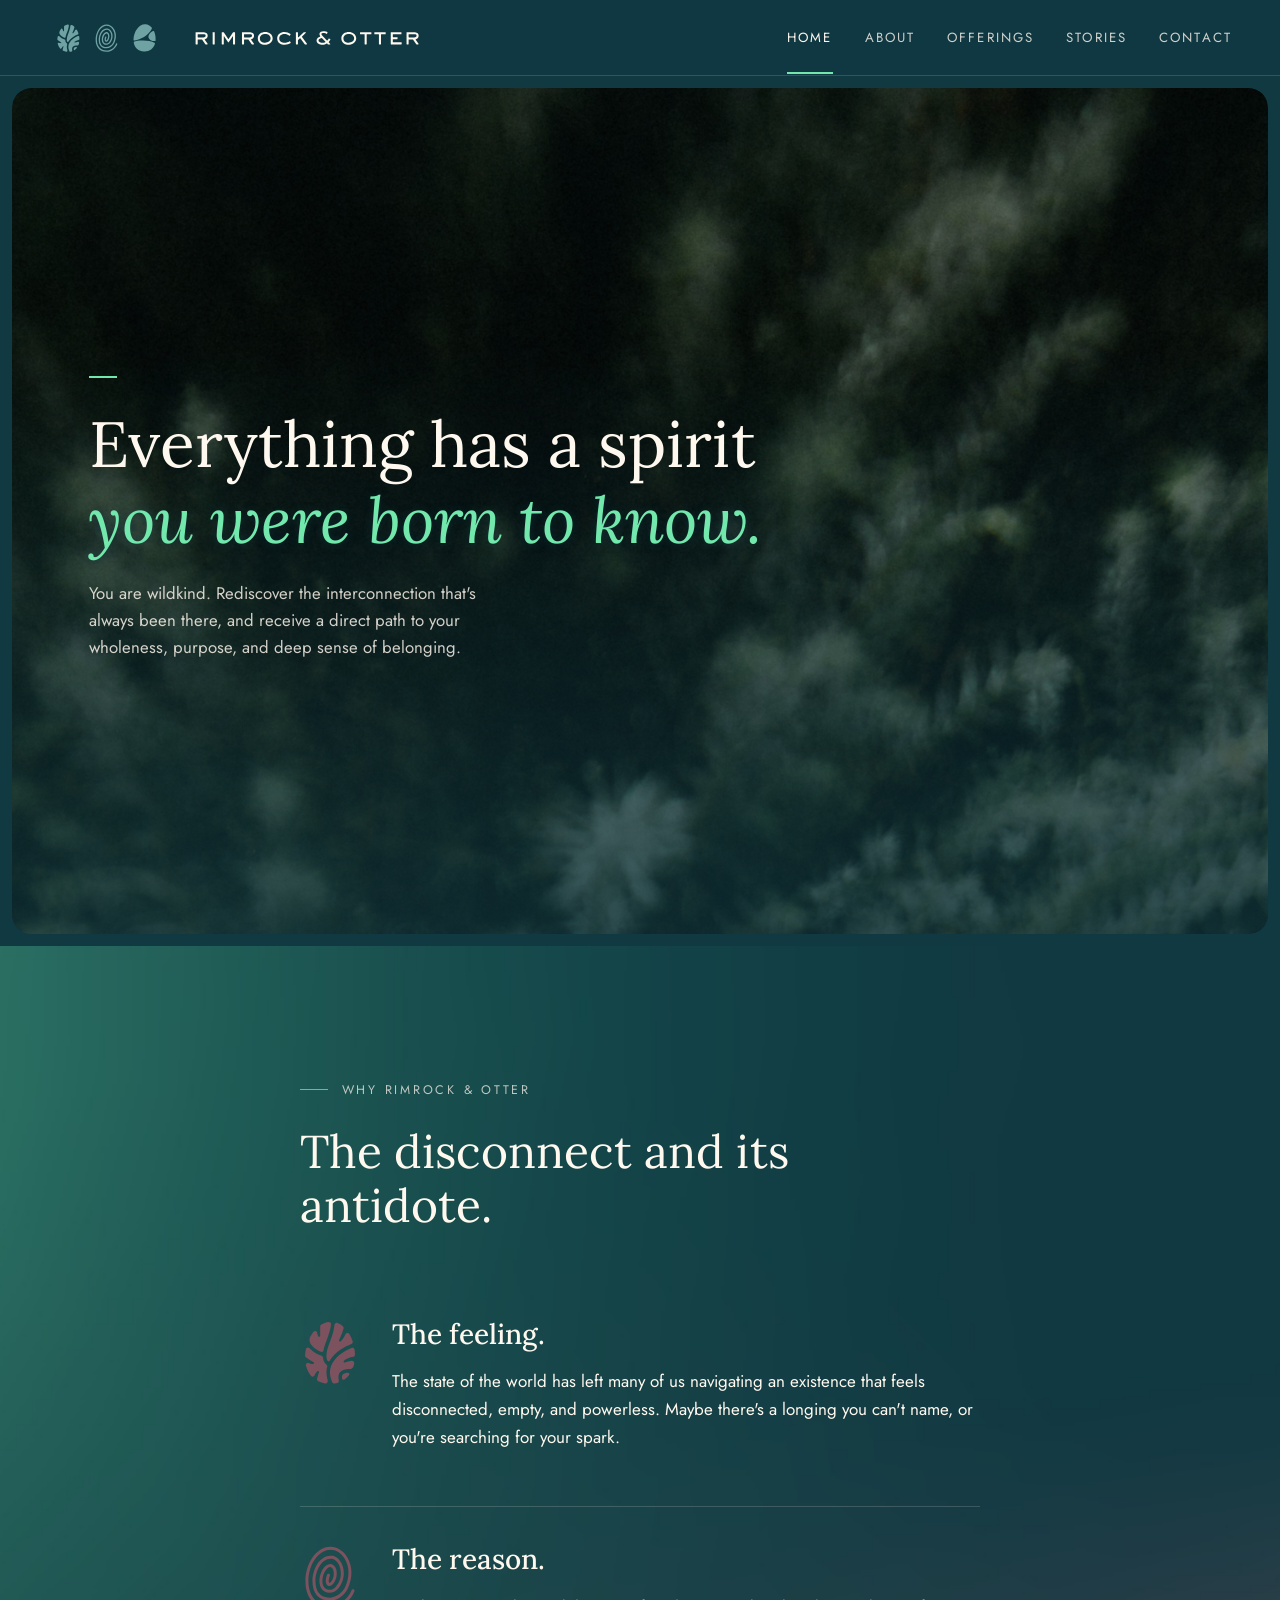
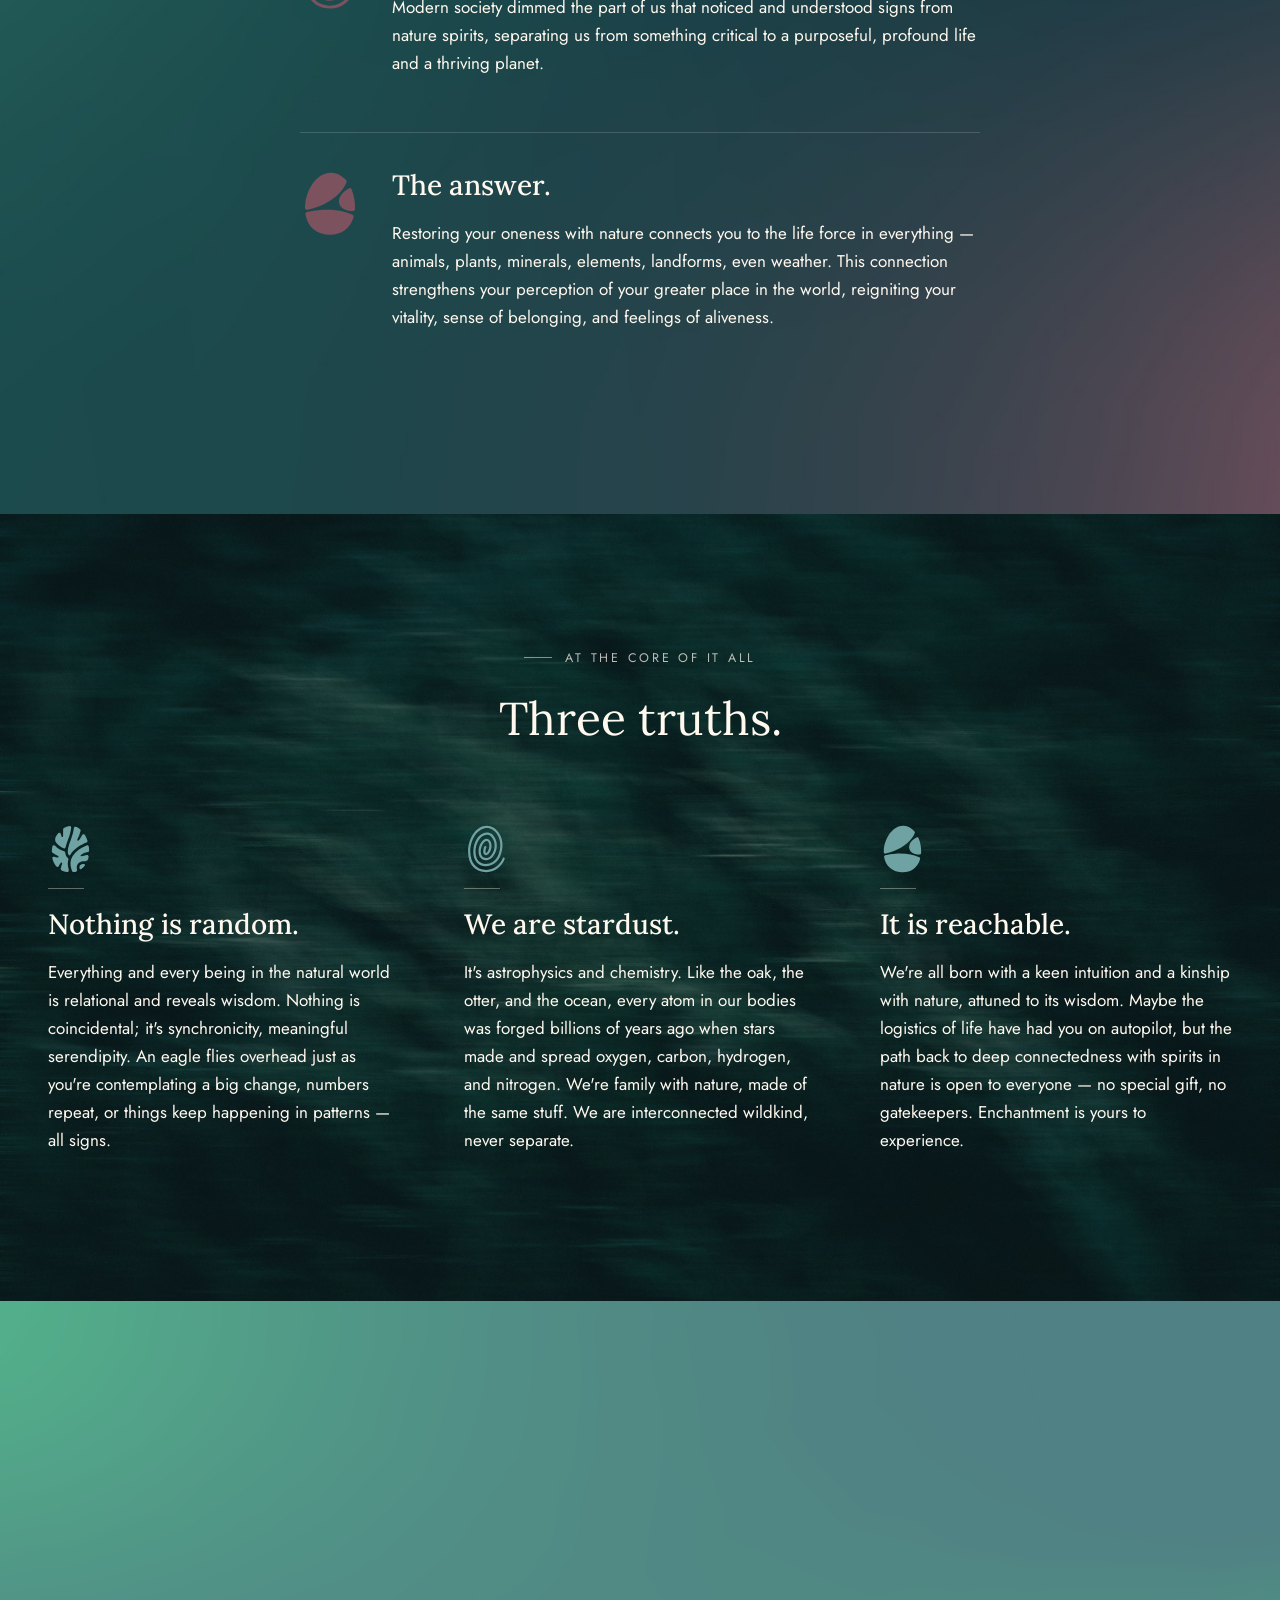
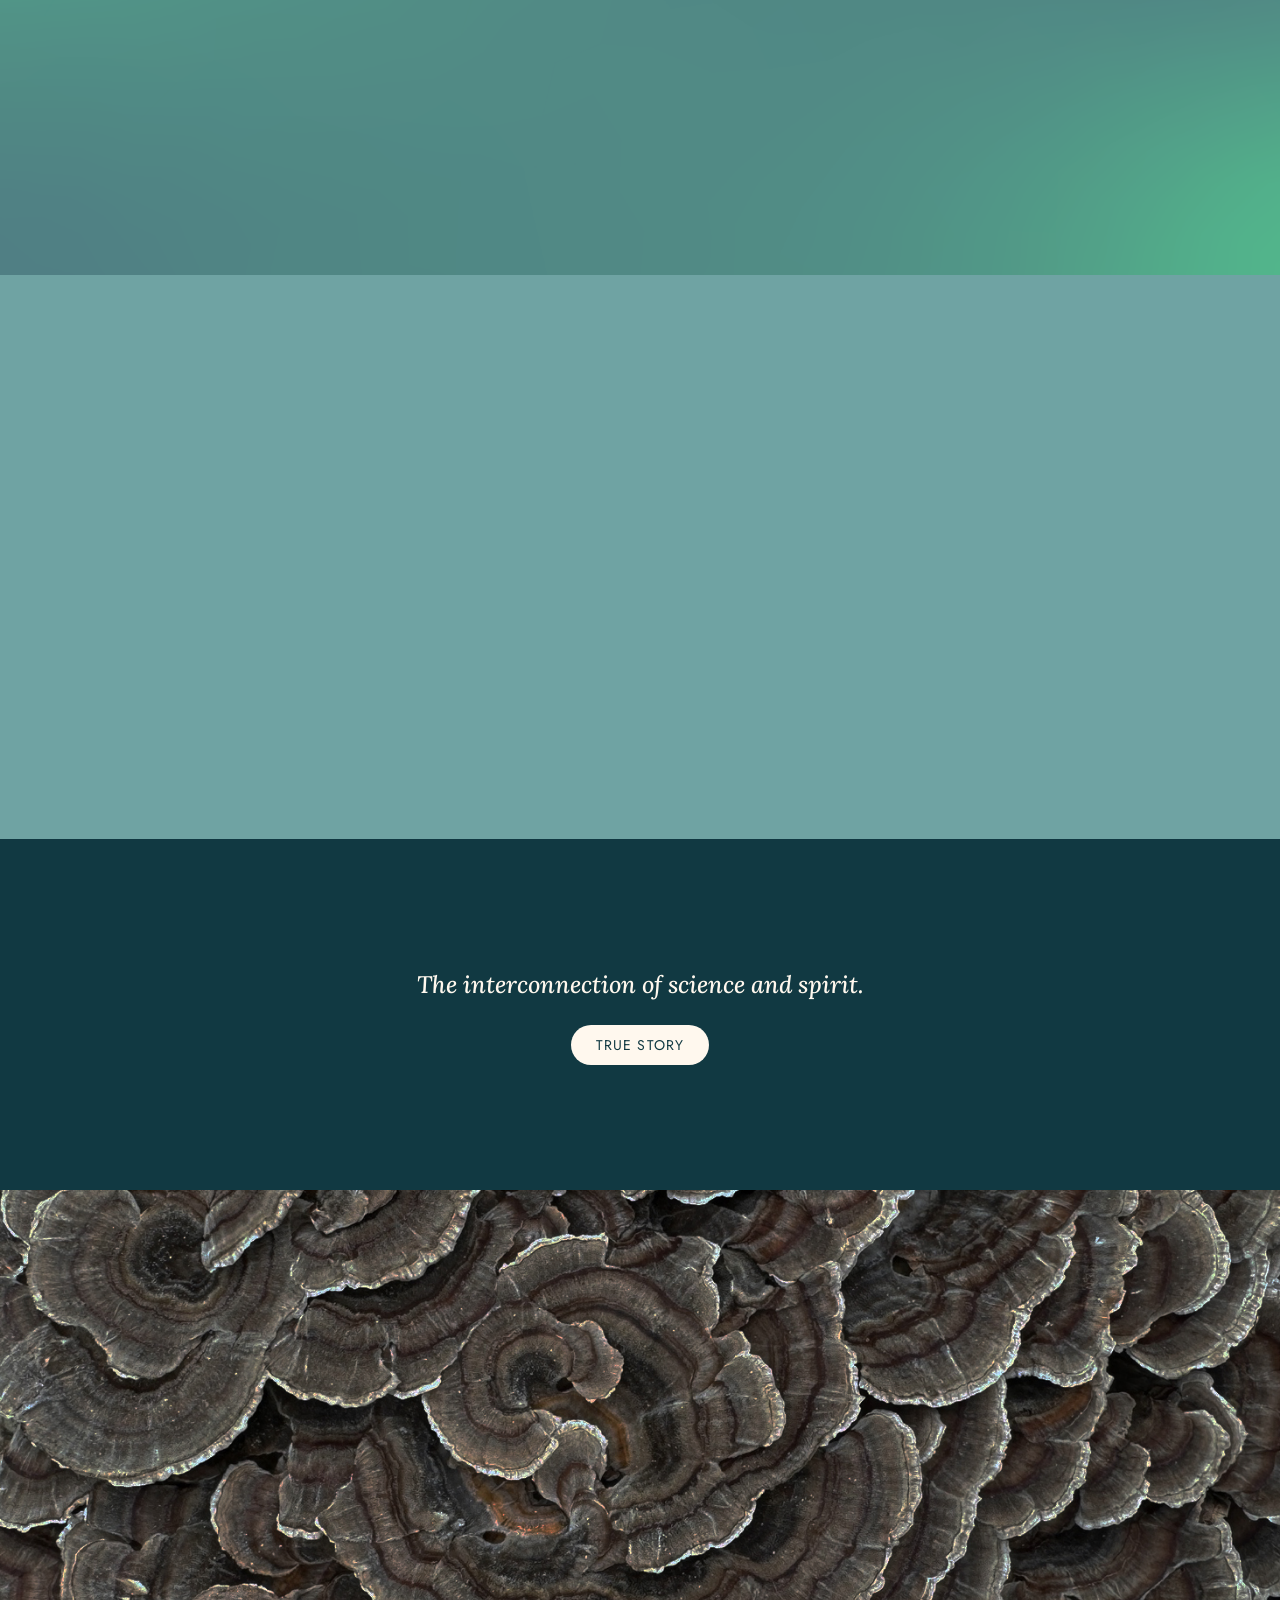
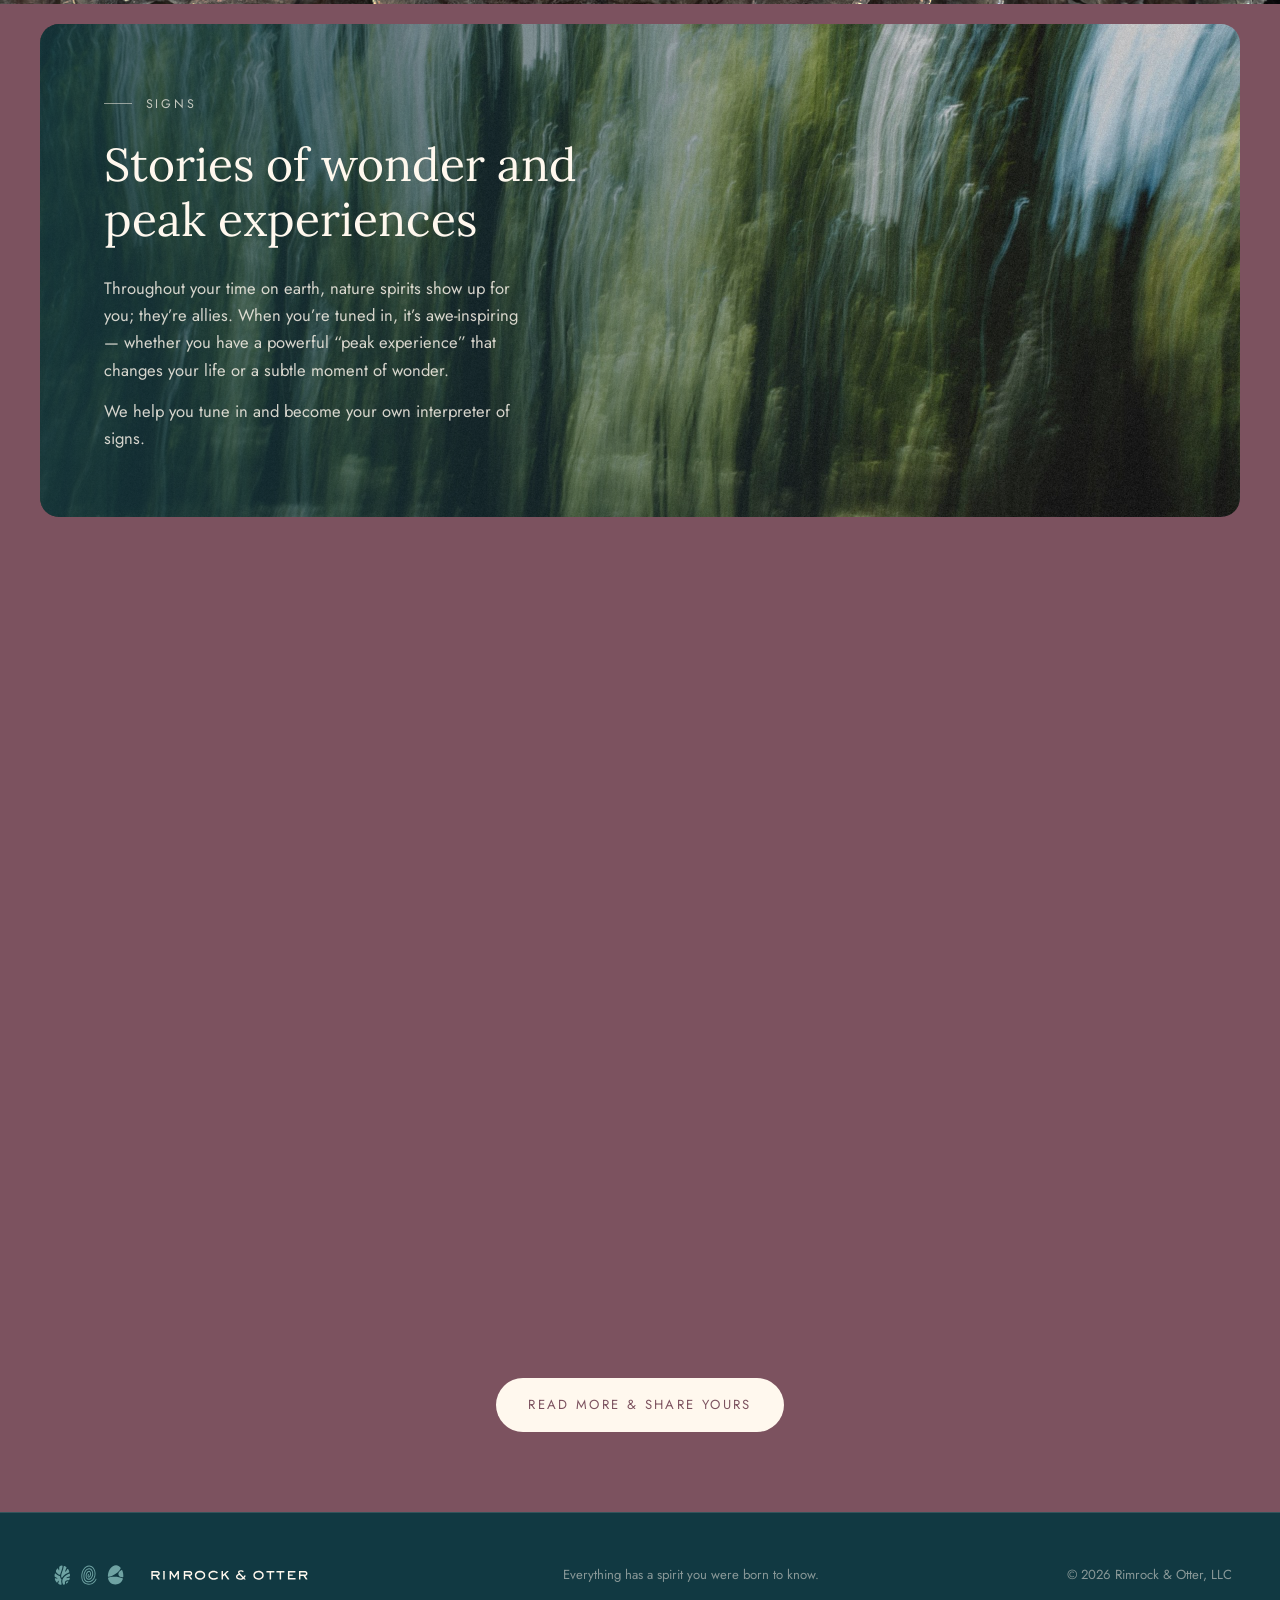
==== commit 2ffd9e6c: "stories (and home) RR's raccoon" ====
--- a/index.html
+++ b/index.html
@@ -205,17 +205,18 @@
           event.preventDefault();
           var f = this, note = f.querySelector('.door__note');
           fetch(f.action, { method: 'POST', body: new FormData(f), headers: { 'Accept': 'application/json' } })
-            .then(function (r) { if (r.ok) { note.textContent = 'Thank you. Your name is here.'; f.reset(); } else { note.textContent = 'Something went wrong. Please try again.'; } })
+            .then(function (r) { if (r.ok) { window.showFormThanks('Thank you. Your name is here.'); f.reset(); } else { note.textContent = 'Something went wrong. Please try again.'; } })
             .catch(function () { note.textContent = 'Something went wrong. Please try again.'; });
         ">
           <div>
             <label for="email">Your email</label>
             <input id="email" type="email" name="email" required placeholder="you@somewhere.earth" />
           </div>
+          <input type="hidden" name="_subject" value="[Email list] New waitlist signup — Rimrock & Otter" />
           <div class="door__row">
             <div>
-              <label for="name">Your first name (optional)</label>
-              <input id="name" type="text" name="name" placeholder="" />
+              <label for="name">Your first name</label>
+              <input id="name" type="text" name="name" required placeholder="" />
             </div>
             <button type="submit" class="btn btn--moss">Tune in</button>
           </div>
@@ -283,18 +284,19 @@
     <div class="wrap">
       <div class="wall">
         <article class="story reveal">
-          <p>The morning after my mother died, a great horned owl I had never seen before stayed on the porch railing for almost an hour. It looked at me. It did not blink. I cried into a coffee cup until it lifted off.</p>
-          <footer><span>— L.M., Vermont</span><span class="story__ally">Owl</span></footer>
-        </article>
-
-        <article class="story reveal">
           <p>I asked the river what to do about the job. I felt foolish saying it out loud. Then a stick — long, smooth, river-worn — bumped against my shin three times. I took it home. I quit the job two days later. The stick is on my desk.</p>
           <footer><span>— J.K., Oregon</span><span class="story__ally">Water</span></footer>
         </article>
 
         <article class="story reveal">
-          <p>Same coyote, three nights in a row, at the edge of the yard. Not afraid. Not waiting. Just — present. On the third night I sat down in the grass. We looked at each other for a long time. Something in me settled that has not unsettled since.</p>
-          <footer><span>— D.R., New Mexico</span><span class="story__ally">Coyote</span></footer>
+          <p>I had been thinking, for weeks, about whether to leave. The night I decided, the wind came up so hard it took the porch screen door off its hinges and laid it flat on the lawn. The door — the literal door — was off. I was not going to be argued with.</p>
+          <footer><span>— T.W., Tennessee</span><span class="story__ally">Wind</span></footer>
+        </article>
+
+        <article class="story story--photo reveal">
+          <img src="assets/images/raccoon-story.jpg" alt="A raccoon standing on a path, looking toward the camera" />
+          <p class="story__caption">Every day for a month, we found huge raccoon holes all over our lawn. On a walk one day, a family of raccoons sauntered across the road — the mama stopped and turned to me, folded her hands, and stared into my eyes for a minute. A few days later, Raccoon came to me in the cards and offered her medicine. Shadow work was nonnegotiable. The deep dark things I was ignoring needed to be unearthed.</p>
+          <footer><span>— R.R., Washington</span><span class="story__ally">Raccoon</span></footer>
         </article>
       </div>
 
@@ -345,6 +347,20 @@
     </div>
   </footer>
 
+  <!-- ====== Form confirmation modal ====== -->
+  <div id="form-thanks-modal" style="display: none; position: fixed; inset: 0; z-index: 999; align-items: center; justify-content: center; background: rgba(17,57,66,0.55); padding: 1.5rem;">
+    <div style="background: var(--paper); border-radius: 1rem; max-width: 24rem; width: 100%; padding: clamp(1.75rem, 4vw, 2.5rem); text-align: center; box-shadow: 0 20px 60px rgba(0,0,0,0.35);">
+      <p id="form-thanks-text" style="font-family: var(--serif); font-size: 1.15rem; color: var(--spruce); line-height: 1.6; margin: 0 0 1.5rem;"></p>
+      <button onclick="document.getElementById('form-thanks-modal').style.display='none';" style="background: var(--moss); border: none; color: var(--paper); font-family: var(--sans); font-size: 0.88rem; letter-spacing: 0.08em; text-transform: uppercase; padding: 0.7em 2.2em; cursor: pointer; border-radius: 2rem;">Okay</button>
+    </div>
+  </div>
+  <script>
+    window.showFormThanks = function (msg) {
+      document.getElementById('form-thanks-text').textContent = msg;
+      document.getElementById('form-thanks-modal').style.display = 'flex';
+    };
+  </script>
+
   <script>
     // Gentle reveal-on-scroll
     const io = new IntersectionObserver((entries) => {
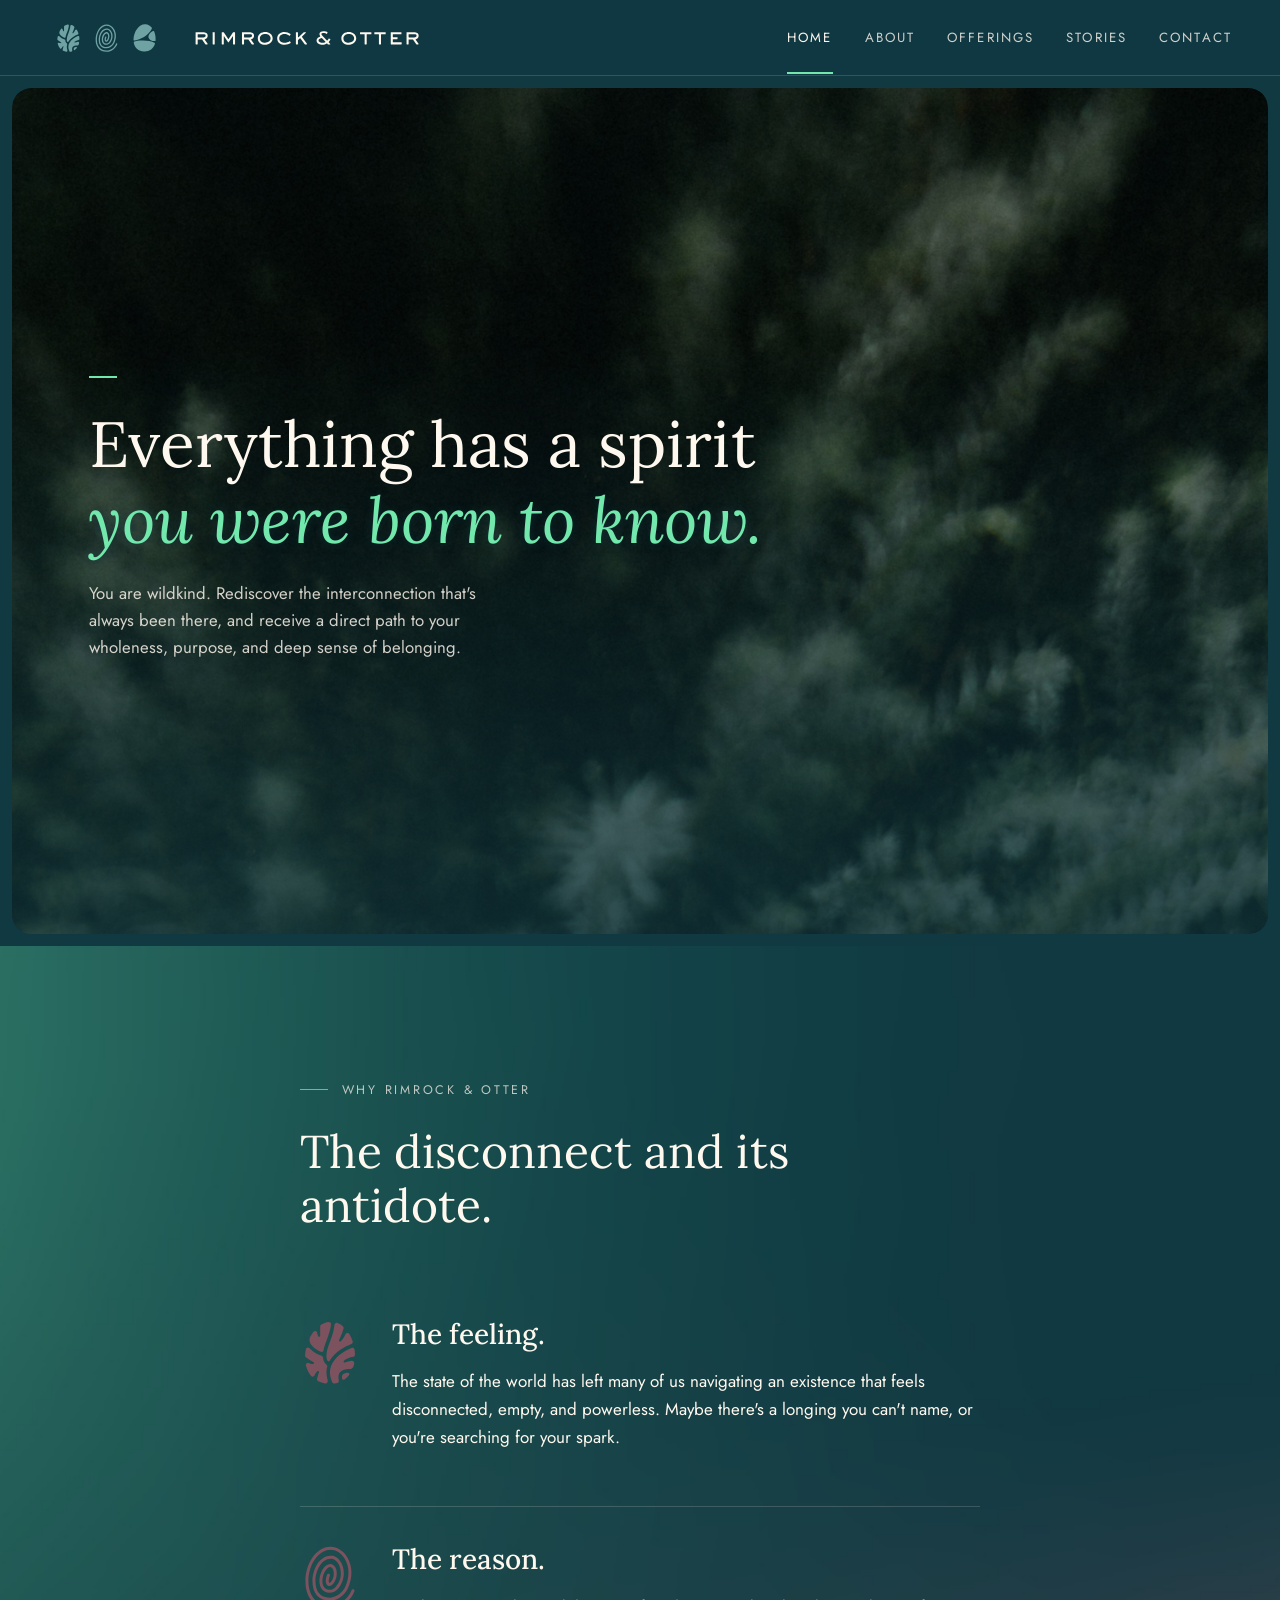
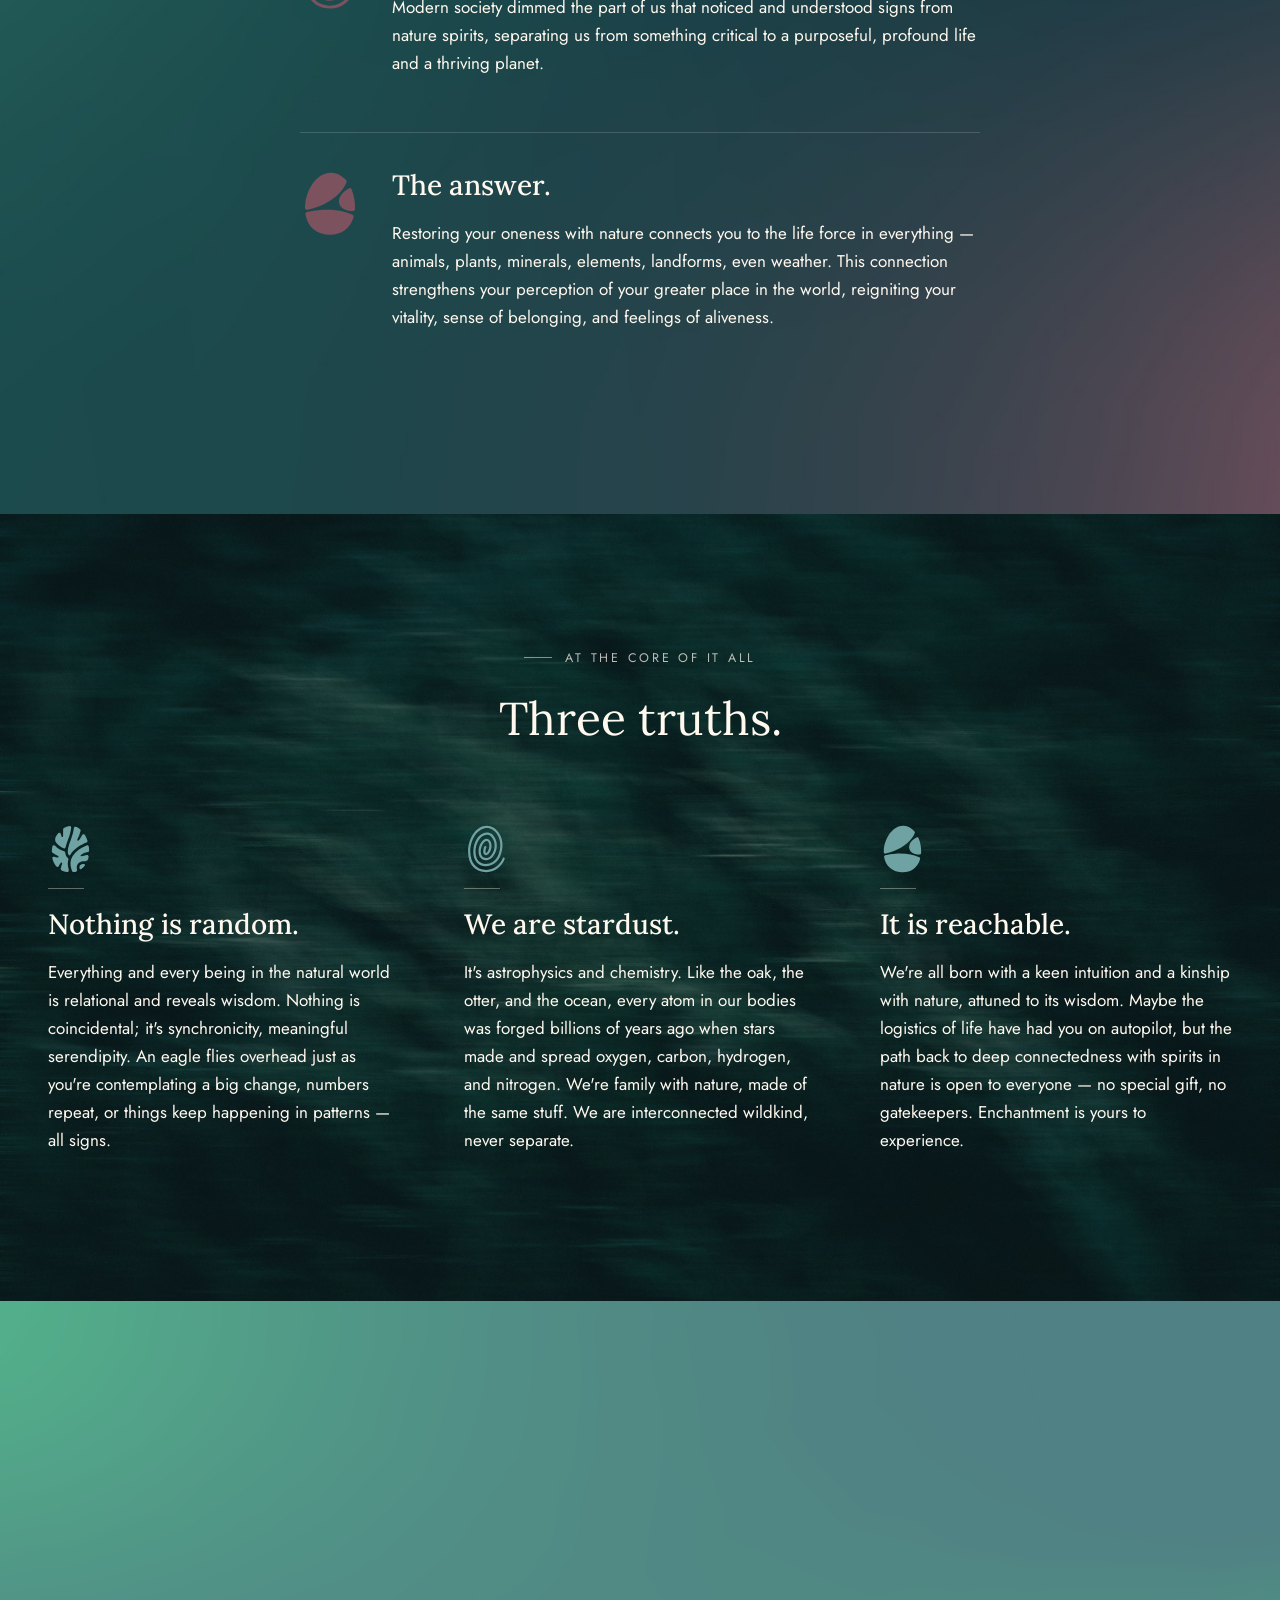
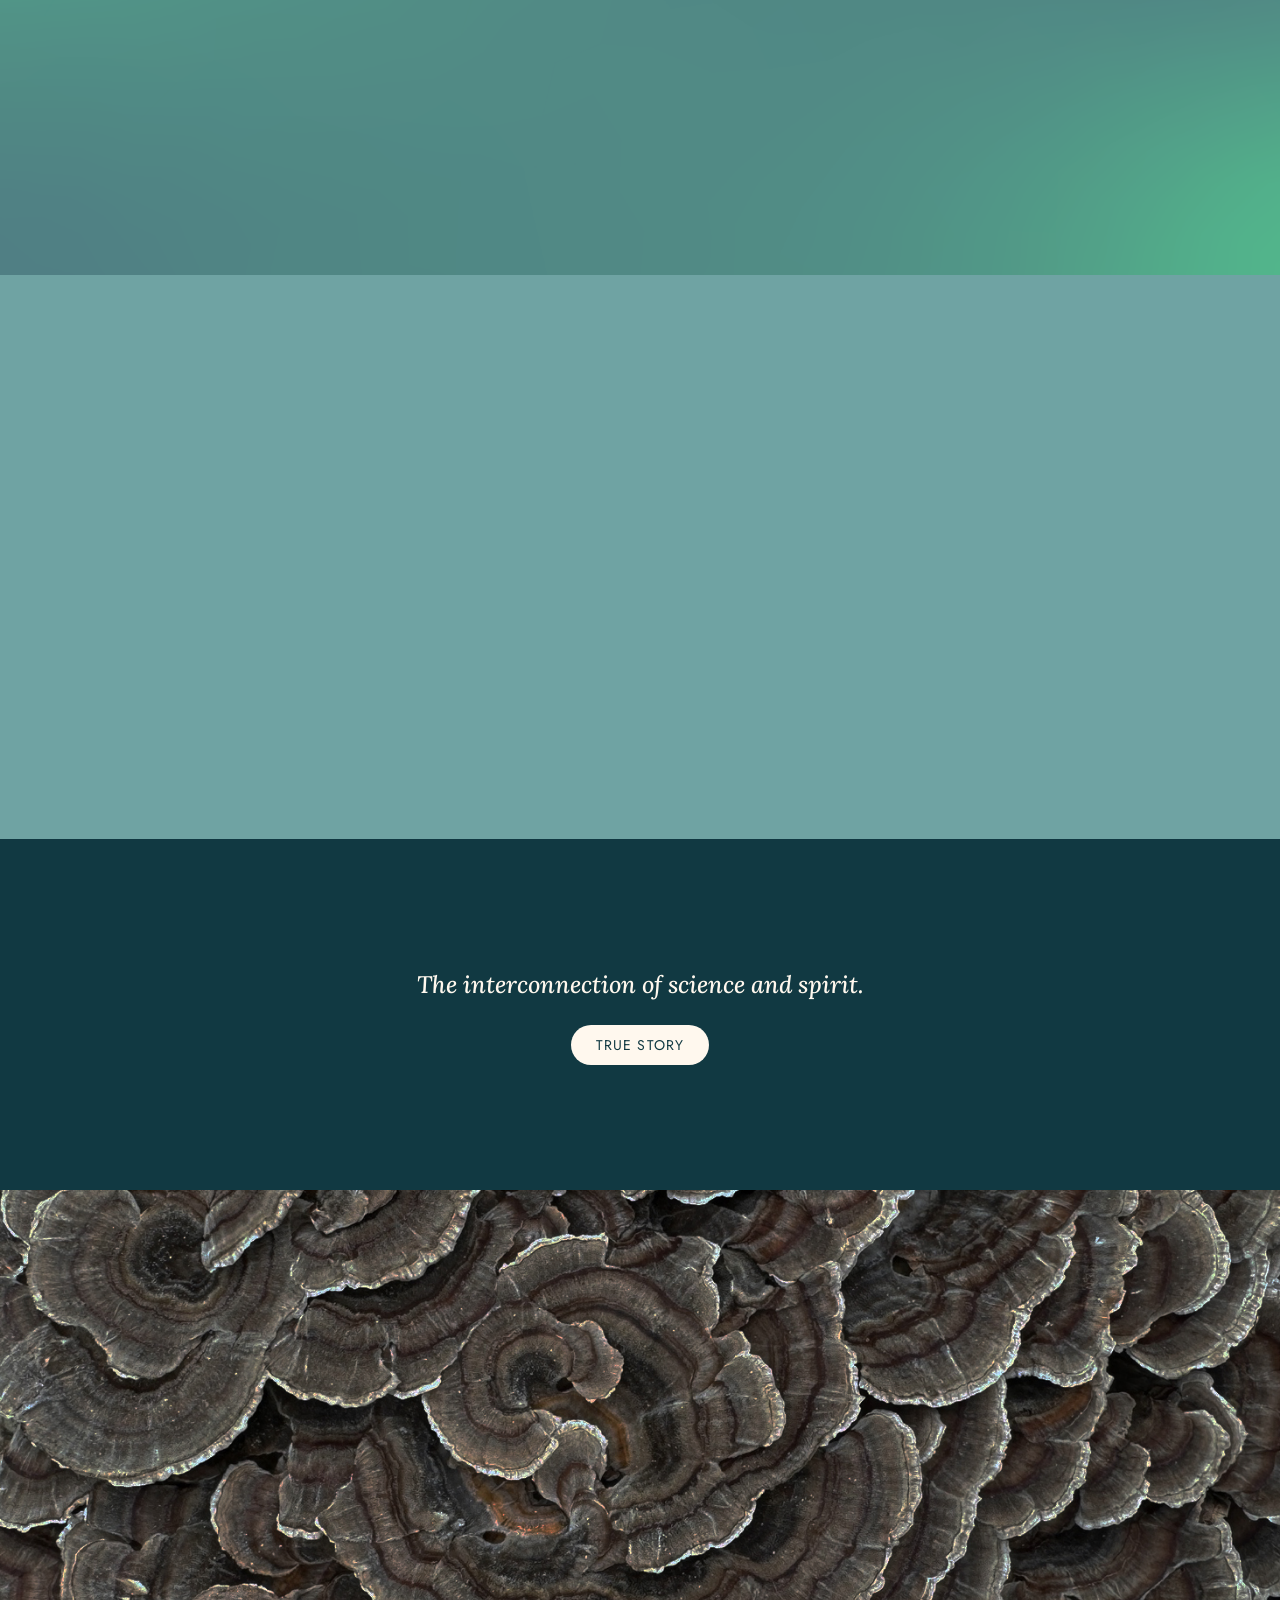
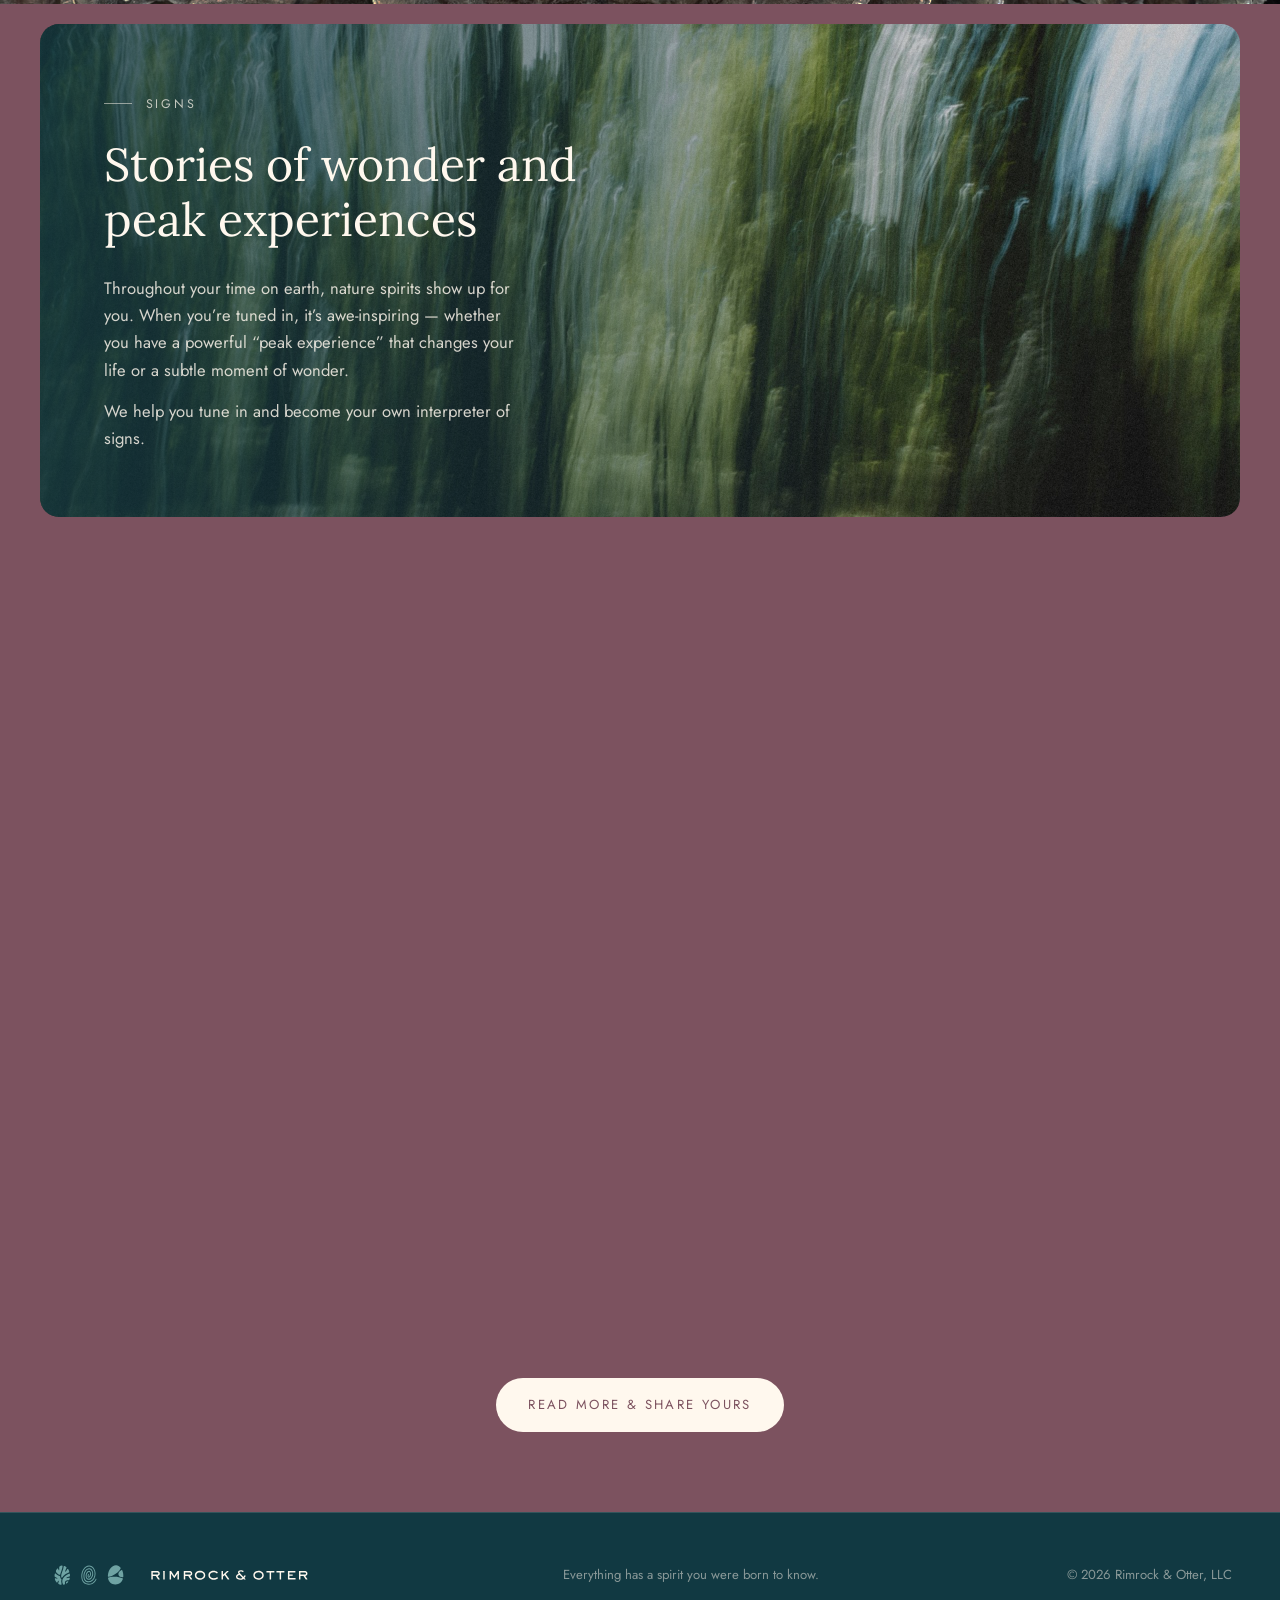
==== commit d2e631a3: "share LP and "ally" fix" ====
--- a/index.html
+++ b/index.html
@@ -9,6 +9,7 @@
   <link rel="preconnect" href="https://fonts.gstatic.com" crossorigin>
   <link href="https://fonts.googleapis.com/css2?family=Jost:wght@300;400;500;600&family=Lora:ital,wght@0,400;0,500;0,600;1,400;1,500&display=swap" rel="stylesheet">
   <link rel="stylesheet" href="assets/css/style.css?v=38">
+  <script src="mailchimp-subscribe.js"></script>
 </head>
 <body>
 
@@ -204,9 +205,18 @@
         <form class="door__form" action="https://formspree.io/f/mgogwbbl" method="POST" onsubmit="
           event.preventDefault();
           var f = this, note = f.querySelector('.door__note');
-          fetch(f.action, { method: 'POST', body: new FormData(f), headers: { 'Accept': 'application/json' } })
-            .then(function (r) { if (r.ok) { window.showFormThanks('Thank you. Your name is here.'); f.reset(); } else { note.textContent = 'Something went wrong. Please try again.'; } })
-            .catch(function () { note.textContent = 'Something went wrong. Please try again.'; });
+          var email = f.querySelector('[name=&quot;email&quot;]').value;
+          var fname = f.querySelector('[name=&quot;name&quot;]').value;
+          window.subscribeToMailchimp(email, fname).then(function (data) {
+            if (data && data.result === 'success') {
+              window.showFormThanks('Thank you for connecting!');
+              f.reset();
+            } else {
+              note.textContent = 'Something went wrong. Please try again.';
+            }
+          }).catch(function () {
+            note.textContent = 'Something went wrong. Please try again.';
+          });
         ">
           <div>
             <label for="email">Your email</label>
@@ -276,7 +286,7 @@
         <div style="position: relative; z-index: 1; padding: clamp(2rem, 5vw, 4rem);">
           <p class="eyebrow" style="color: rgba(255,248,238,0.72);">Signs</p>
           <h2 style="color: var(--sunrise); max-width: 18ch;">Stories of wonder and peak experiences</h2>
-          <p style="font-family: var(--sans); font-size: clamp(0.95rem, 1.3vw, 1.05rem); color: rgba(255,248,238,0.82); max-width: 42ch; margin: 0 0 0.8em; line-height: 1.65;">Throughout your time on earth, nature spirits show up for you; they&#x2019;re allies. When you&#x2019;re tuned in, it&#x2019;s awe-inspiring &#x2014; whether you have a powerful &#x201C;peak experience&#x201D; that changes your life or a subtle moment of wonder.</p>
+          <p style="font-family: var(--sans); font-size: clamp(0.95rem, 1.3vw, 1.05rem); color: rgba(255,248,238,0.82); max-width: 42ch; margin: 0 0 0.8em; line-height: 1.65;">Throughout your time on earth, nature spirits show up for you. When you&#x2019;re tuned in, it&#x2019;s awe-inspiring &#x2014; whether you have a powerful &#x201C;peak experience&#x201D; that changes your life or a subtle moment of wonder.</p>
           <p style="font-family: var(--sans); font-size: clamp(0.95rem, 1.3vw, 1.05rem); color: rgba(255,248,238,0.82); max-width: 42ch; margin: 0; line-height: 1.65;">We help you tune in and become your own interpreter of signs.</p>
         </div>
       </div>
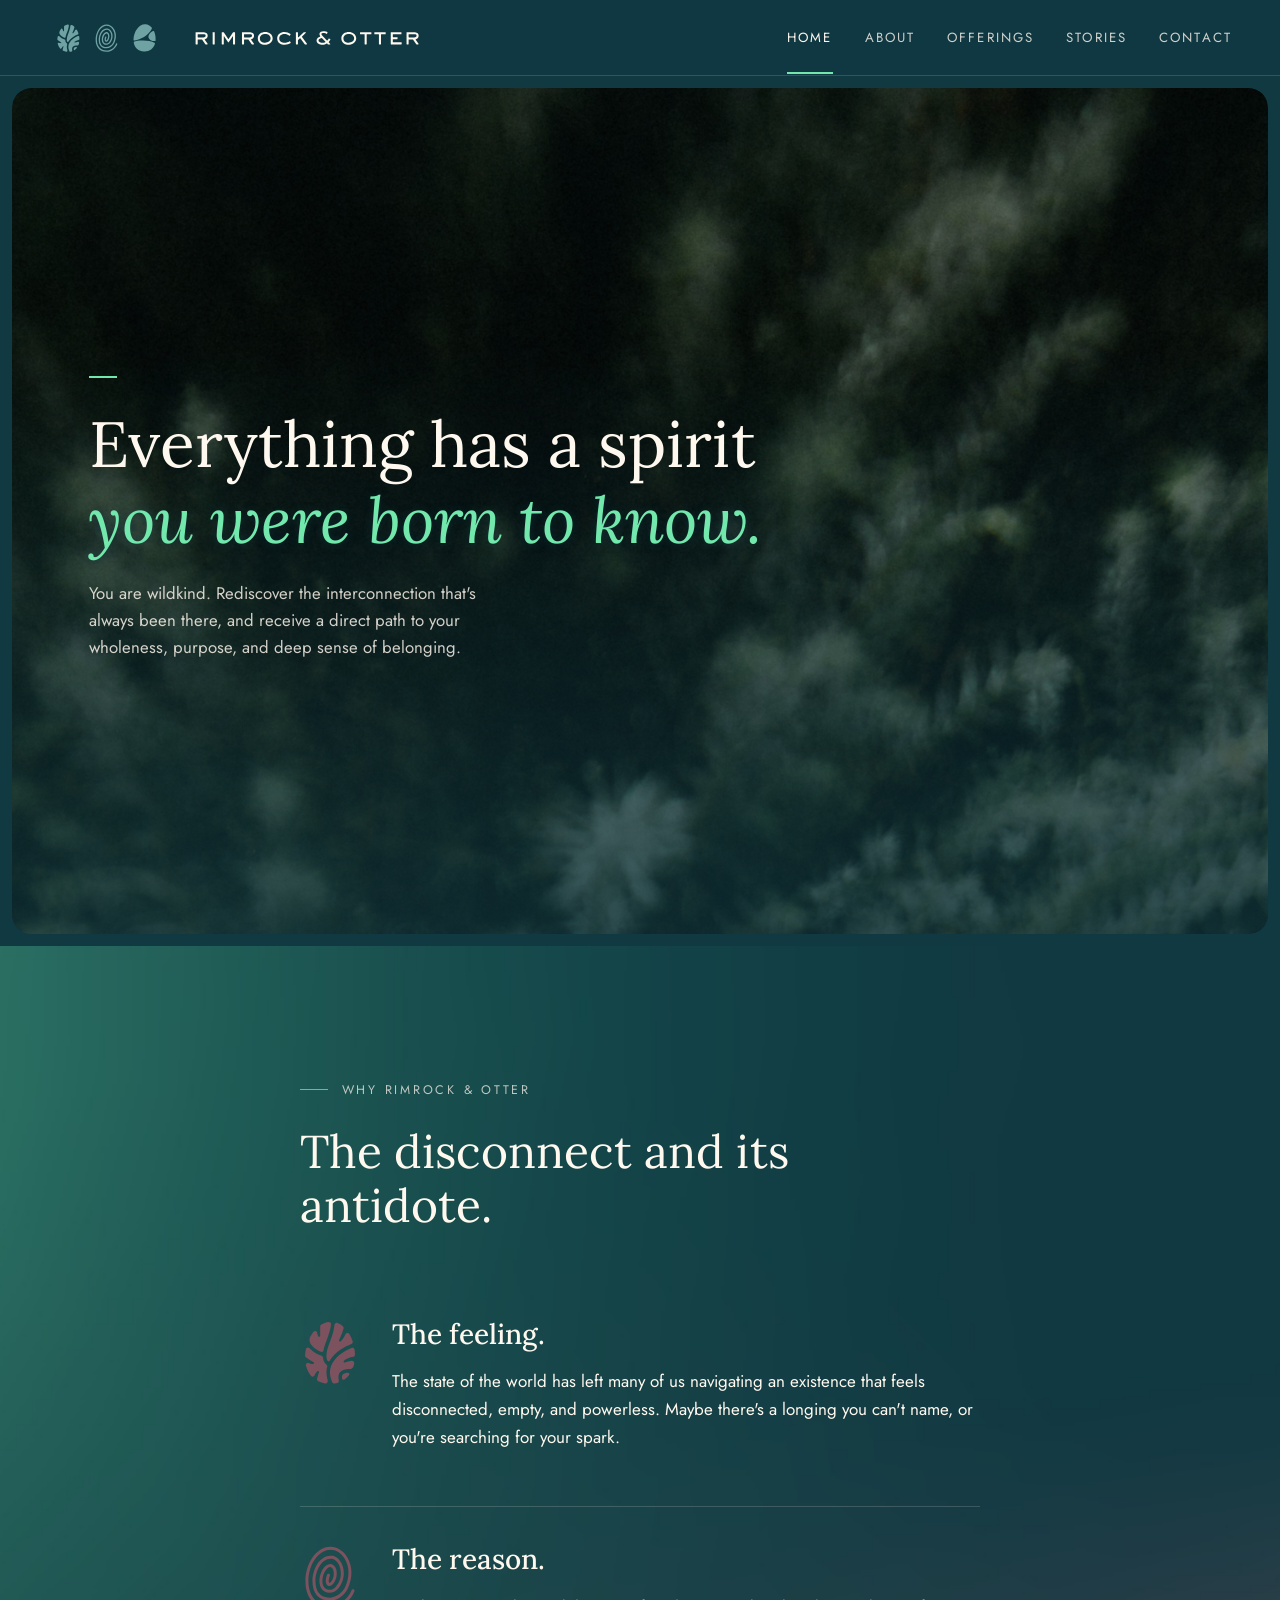
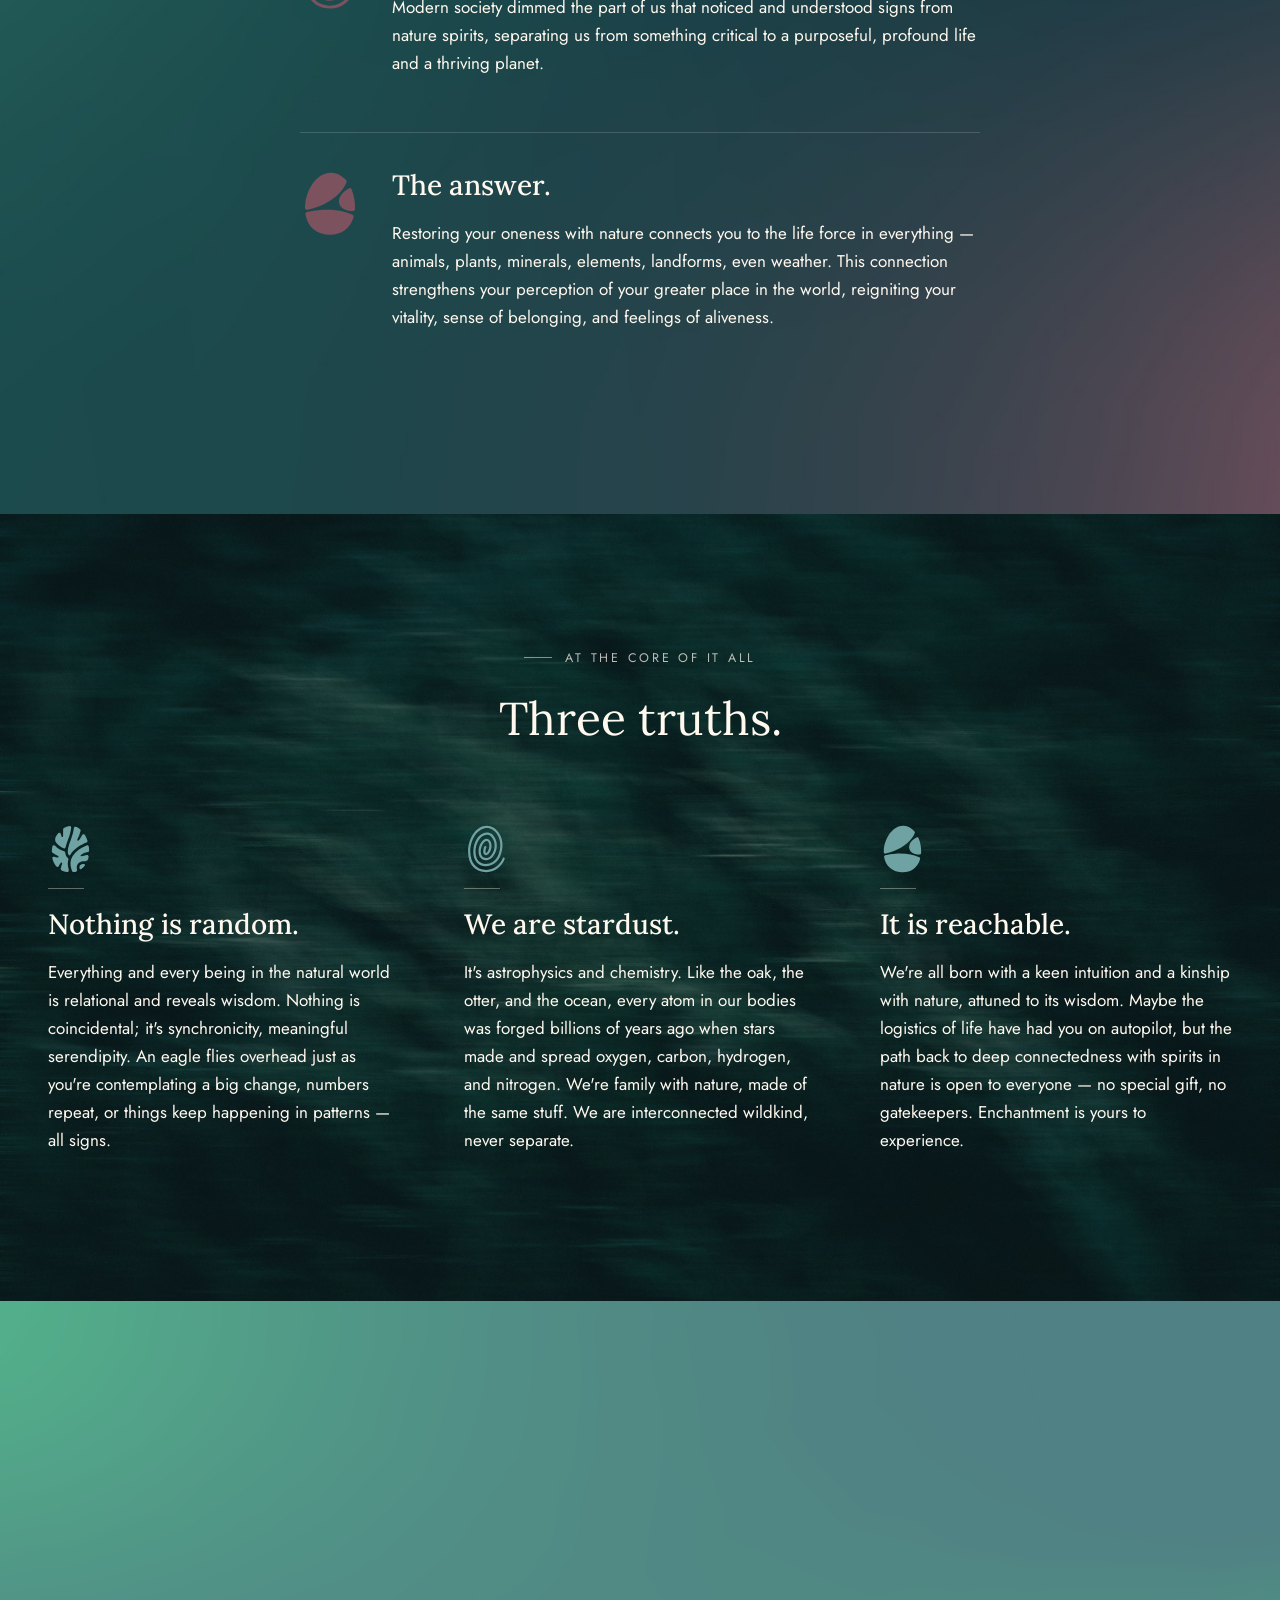
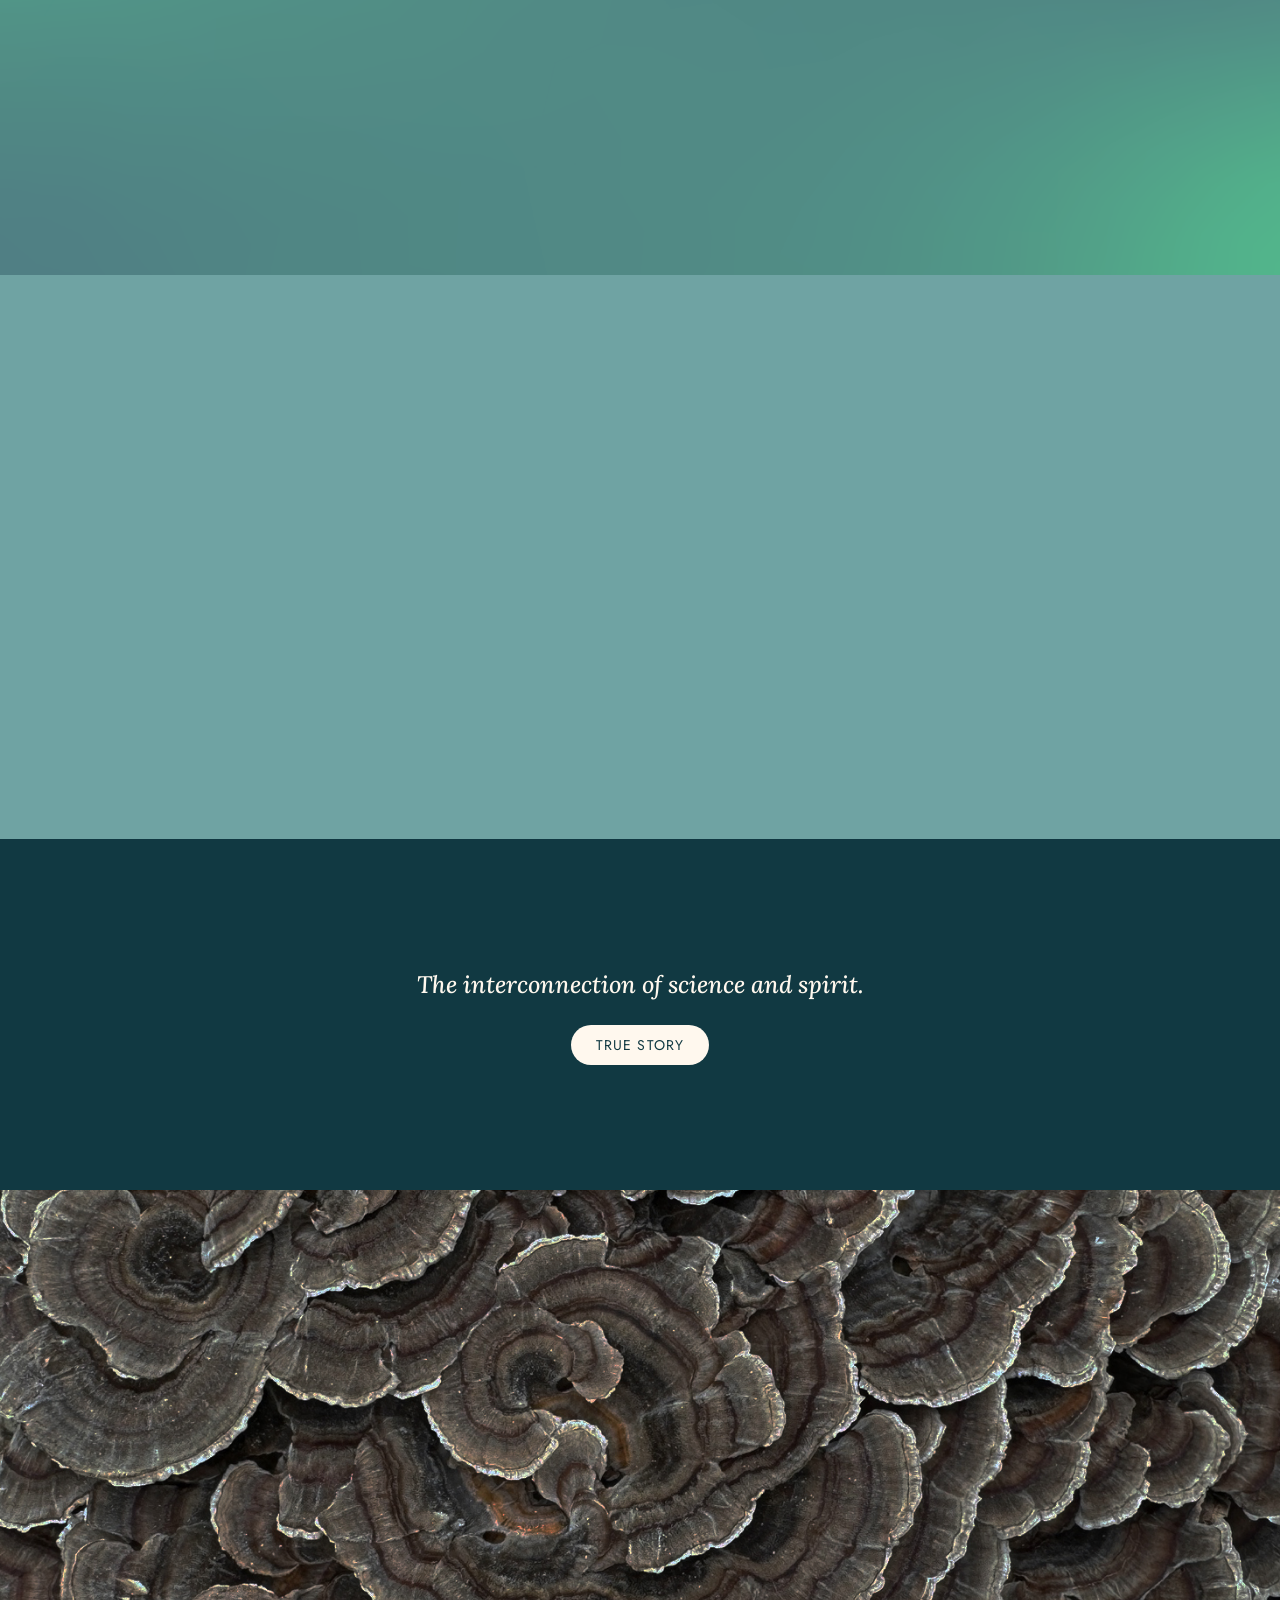
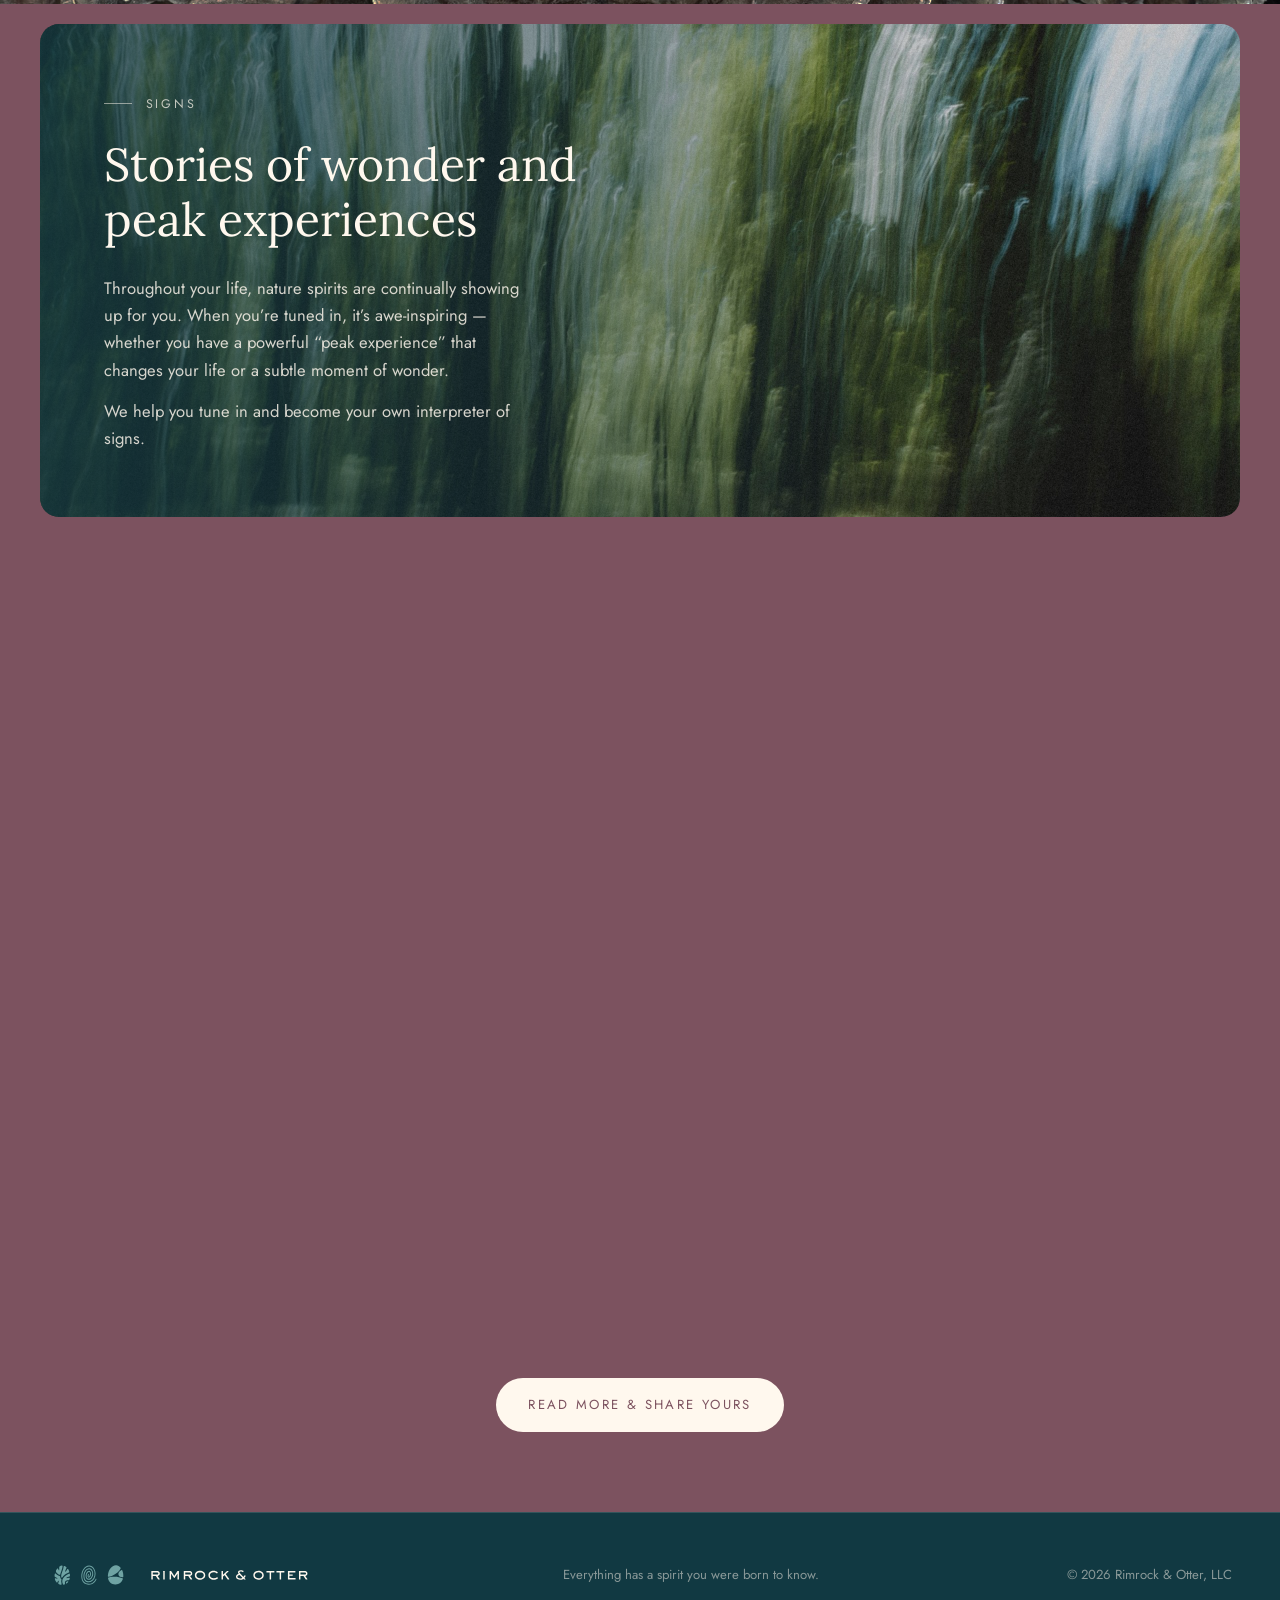
==== commit d0c04af9: "story copy home and stories" ====
--- a/index.html
+++ b/index.html
@@ -286,7 +286,7 @@
         <div style="position: relative; z-index: 1; padding: clamp(2rem, 5vw, 4rem);">
           <p class="eyebrow" style="color: rgba(255,248,238,0.72);">Signs</p>
           <h2 style="color: var(--sunrise); max-width: 18ch;">Stories of wonder and peak experiences</h2>
-          <p style="font-family: var(--sans); font-size: clamp(0.95rem, 1.3vw, 1.05rem); color: rgba(255,248,238,0.82); max-width: 42ch; margin: 0 0 0.8em; line-height: 1.65;">Throughout your time on earth, nature spirits show up for you. When you&#x2019;re tuned in, it&#x2019;s awe-inspiring &#x2014; whether you have a powerful &#x201C;peak experience&#x201D; that changes your life or a subtle moment of wonder.</p>
+          <p style="font-family: var(--sans); font-size: clamp(0.95rem, 1.3vw, 1.05rem); color: rgba(255,248,238,0.82); max-width: 42ch; margin: 0 0 0.8em; line-height: 1.65;">Throughout your life, nature spirits are continually showing up for you. When you&#x2019;re tuned in, it&#x2019;s awe-inspiring &#x2014; whether you have a powerful &#x201C;peak experience&#x201D; that changes your life or a subtle moment of wonder.</p>
           <p style="font-family: var(--sans); font-size: clamp(0.95rem, 1.3vw, 1.05rem); color: rgba(255,248,238,0.82); max-width: 42ch; margin: 0; line-height: 1.65;">We help you tune in and become your own interpreter of signs.</p>
         </div>
       </div>
@@ -299,7 +299,7 @@
         </article>
 
         <article class="story reveal">
-          <p>I had been thinking, for weeks, about whether to leave. The night I decided, the wind came up so hard it took the porch screen door off its hinges and laid it flat on the lawn. The door — the literal door — was off. I was not going to be argued with.</p>
+          <p>I had been thinking, for weeks, about whether to leave. The night I decided, the wind came up so hard it took the porch screen door off its hinges and laid it flat on the lawn. The door — the literal door — was off. It was time to go.</p>
           <footer><span>— T.W., Tennessee</span><span class="story__ally">Wind</span></footer>
         </article>
 
